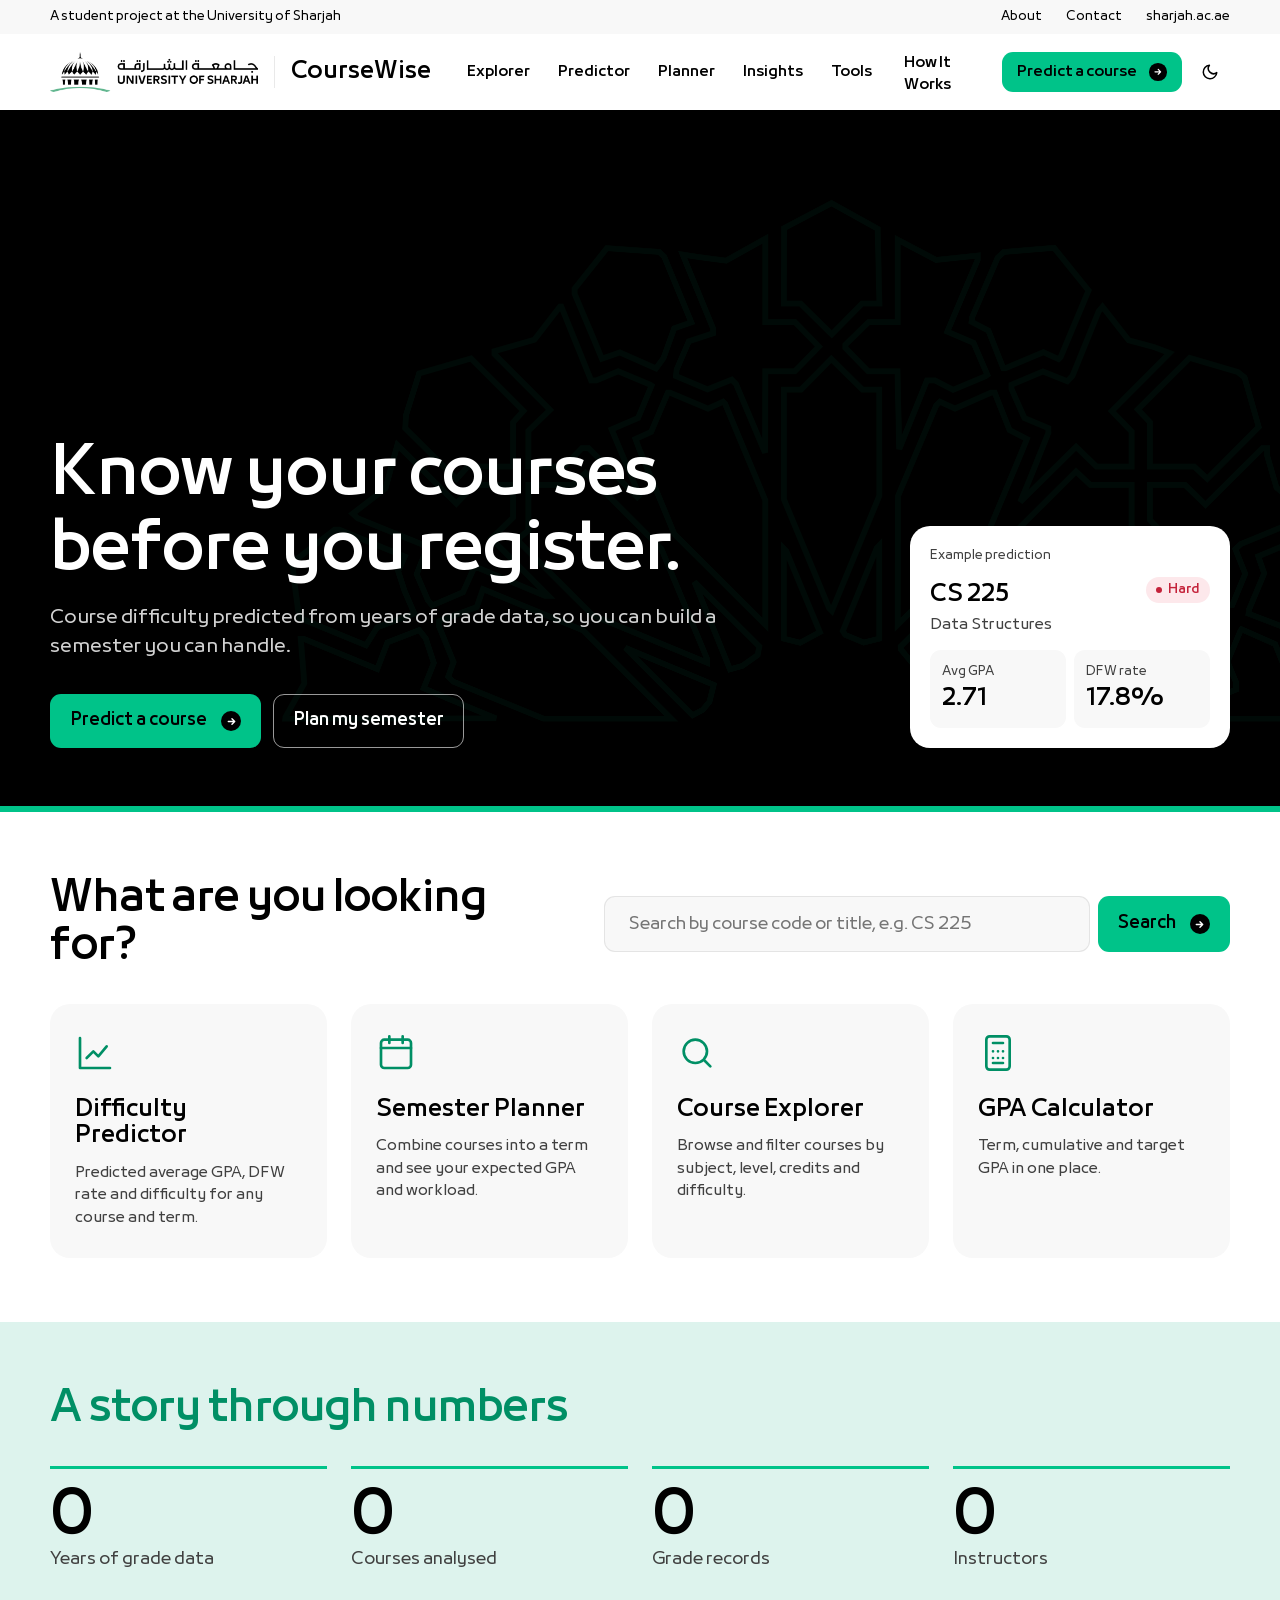
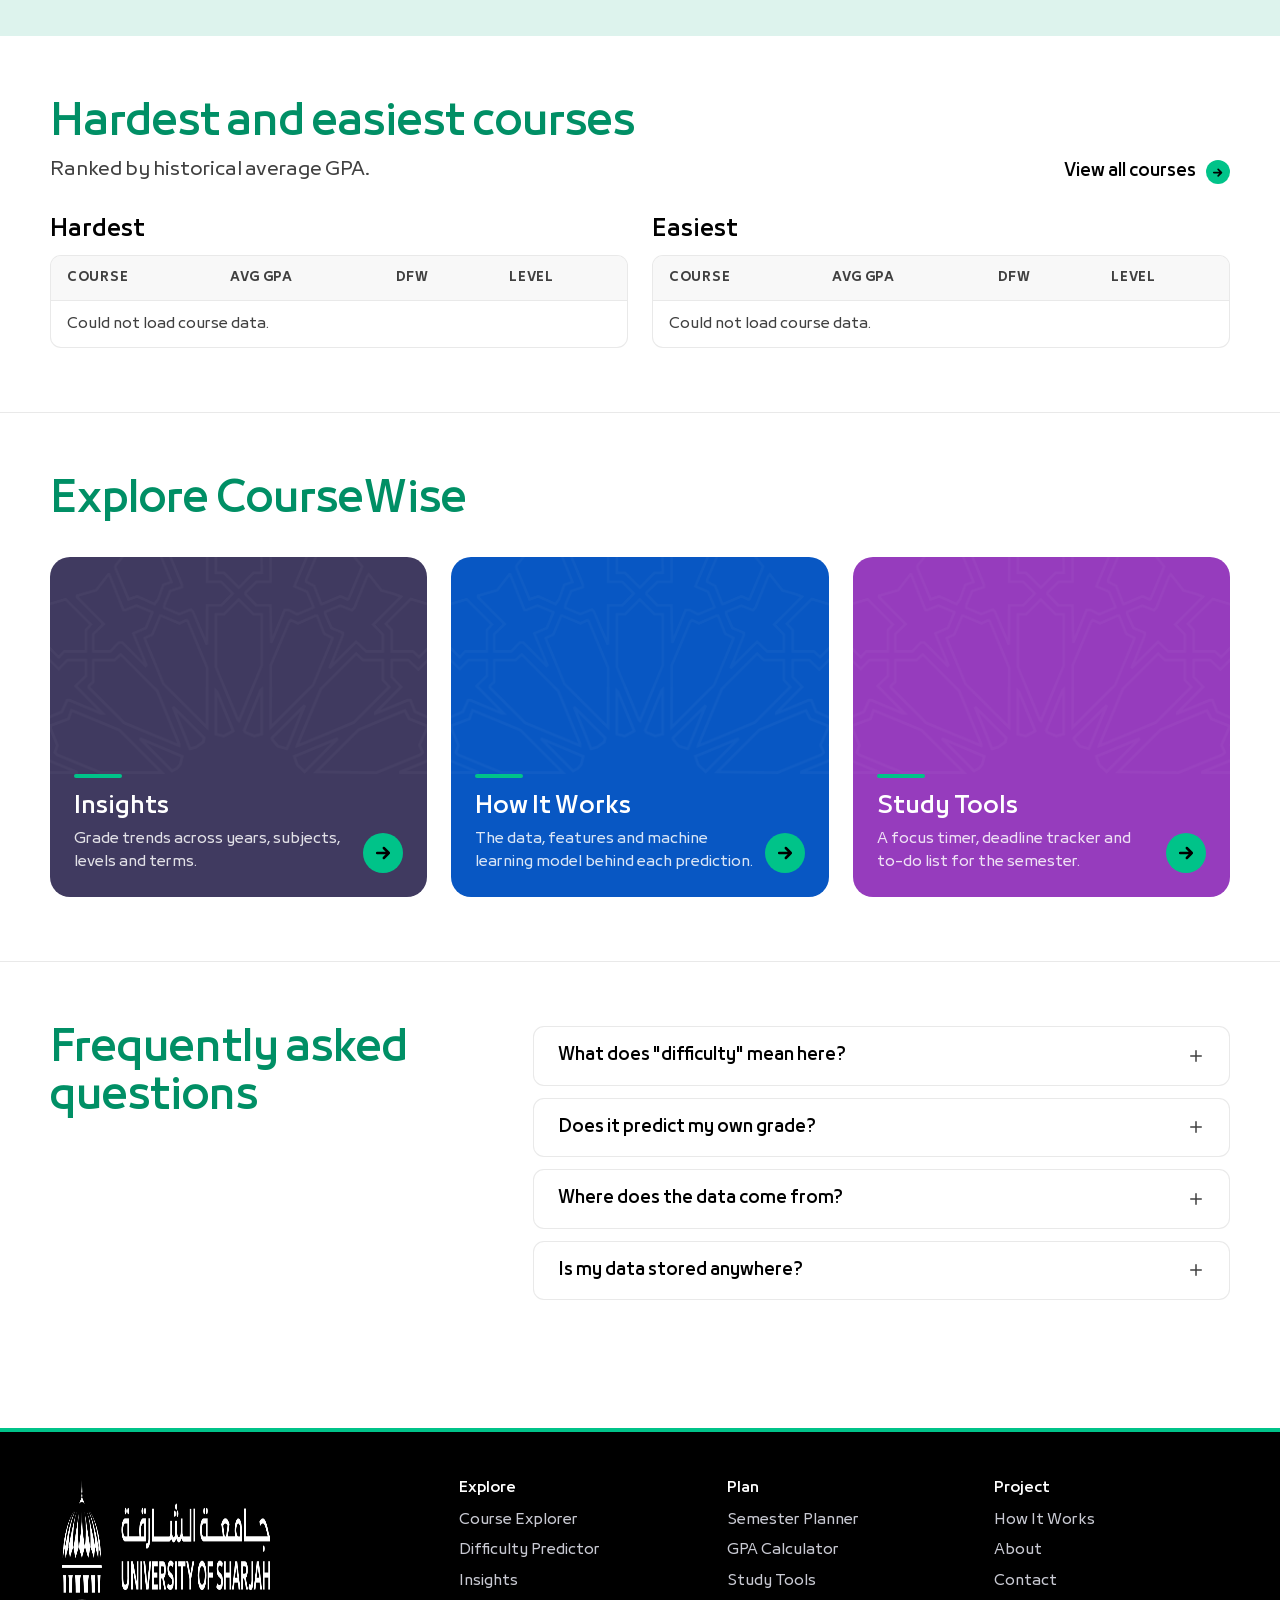
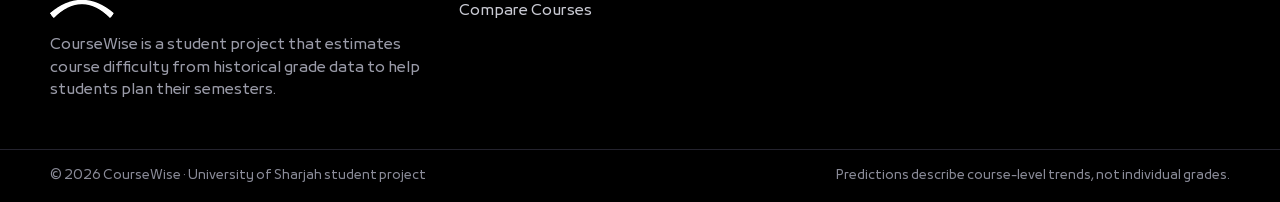
==== frontend/index.html @ e04cdb4e "Frontend: html, css and js files" ====
<!DOCTYPE html>
<html lang="en">
<head>
  <meta charset="UTF-8">
  <meta name="viewport" content="width=device-width, initial-scale=1.0">
  <title>CourseWise | University of Sharjah</title>
  <meta name="description" content="CourseWise predicts course difficulty from historical grade data and helps students plan their semester GPA and workload.">
  <script src="js/theme-init.js"></script>
  <link rel="preload" href="assets/fonts/29LT%20Bukra%20Rg.ttf" as="font" type="font/ttf" crossorigin>
  <link rel="stylesheet" href="css/base.css">
  <link rel="stylesheet" href="css/components.css">
  <link rel="stylesheet" href="css/pages.css">
  <script type="module" src="js/main.js"></script>
  <script type="module" src="js/home.js"></script>
</head>
<body>
  <a class="skip-link" href="#main">Skip to content</a>
  <header id="site-header"></header>

  <main id="main">
    <!-- Banner -->
    <section class="banner">
      <img class="banner-diamond" src="assets/images/unidiamond3.png" alt="" aria-hidden="true">
      <div class="container banner-inner">
        <div class="banner-content">
          <h1>Know your courses before you register.</h1>
          <p>Course difficulty predicted from years of grade data, so you can build a semester you can handle.</p>
          <div class="banner-cta">
            <a class="btn btn-primary" href="predict.html">Predict a course <span class="btn-arrow" aria-hidden="true"><svg viewBox="0 0 24 24" fill="none" stroke="currentColor" stroke-width="3" stroke-linecap="round" stroke-linejoin="round"><path d="M5 12h14M13 6l6 6-6 6"/></svg></span></a>
            <a class="btn btn-outline-light" href="planner.html">Plan my semester</a>
          </div>
        </div>

        <a class="banner-card" href="course.html?id=CS225">
          <span class="banner-card-label">Example prediction</span>
          <div class="banner-card-row">
            <div>
              <strong>CS 225</strong>
              <span>Data Structures</span>
            </div>
            <span class="badge badge-hard">Hard</span>
          </div>
          <dl class="banner-card-stats">
            <div><dt>Avg GPA</dt><dd class="num">2.71</dd></div>
            <div><dt>DFW rate</dt><dd class="num">17.8%</dd></div>
          </dl>
        </a>
      </div>
      <div class="banner-line" aria-hidden="true"></div>
    </section>

    <!-- What are you looking for? -->
    <section class="section">
      <div class="container">
        <div class="lookup">
          <h2>What are you looking for?</h2>
          <form class="lookup-search" action="explorer.html" role="search">
            <label class="visually-hidden" for="q">Search courses</label>
            <input id="q" name="q" type="search" placeholder="Search by course code or title, e.g. CS 225" autocomplete="off">
            <button class="btn btn-primary" type="submit">Search <span class="btn-arrow" aria-hidden="true"><svg viewBox="0 0 24 24" fill="none" stroke="currentColor" stroke-width="3" stroke-linecap="round" stroke-linejoin="round"><path d="M5 12h14M13 6l6 6-6 6"/></svg></span></button>
          </form>
        </div>

        <div class="grid grid-4 lookup-cards">
          <a class="lookup-card" href="predict.html">
            <svg viewBox="0 0 24 24" fill="none" stroke="currentColor" stroke-width="1.6" stroke-linecap="round" stroke-linejoin="round"><path d="M3 3v18h18"/><path d="m7 15 4-4 3 3 5-6"/></svg>
            <h3>Difficulty Predictor</h3>
            <p>Predicted average GPA, DFW rate and difficulty for any course and term.</p>
          </a>
          <a class="lookup-card" href="planner.html">
            <svg viewBox="0 0 24 24" fill="none" stroke="currentColor" stroke-width="1.6" stroke-linecap="round" stroke-linejoin="round"><rect x="3" y="4" width="18" height="17" rx="2"/><path d="M3 9h18M8 2v4M16 2v4"/></svg>
            <h3>Semester Planner</h3>
            <p>Combine courses into a term and see your expected GPA and workload.</p>
          </a>
          <a class="lookup-card" href="explorer.html">
            <svg viewBox="0 0 24 24" fill="none" stroke="currentColor" stroke-width="1.6" stroke-linecap="round"><circle cx="11" cy="11" r="7"/><path d="m20 20-3.5-3.5"/></svg>
            <h3>Course Explorer</h3>
            <p>Browse and filter courses by subject, level, credits and difficulty.</p>
          </a>
          <a class="lookup-card" href="gpa.html">
            <svg viewBox="0 0 24 24" fill="none" stroke="currentColor" stroke-width="1.6" stroke-linecap="round"><rect x="5" y="2" width="14" height="20" rx="2"/><path d="M9 6h6M9 11h.01M12 11h.01M15 11h.01M9 15h.01M12 15h.01M15 15h.01M9 18h6"/></svg>
            <h3>GPA Calculator</h3>
            <p>Term, cumulative and target GPA in one place.</p>
          </a>
        </div>
      </div>
    </section>

    <!-- A story through numbers -->
    <section class="numbers">
      <div class="container">
        <h2 class="sec-title">A story through numbers</h2>
        <div class="numbers-grid">
          <div class="number"><strong class="num" data-count="years">0</strong><span>Years of grade data</span></div>
          <div class="number"><strong class="num" data-count="totalCourses">0</strong><span>Courses analysed</span></div>
          <div class="number"><strong class="num" data-count="gradeRecords">0</strong><span>Grade records</span></div>
          <div class="number"><strong class="num" data-count="instructors">0</strong><span>Instructors</span></div>
        </div>
      </div>
    </section>

    <!-- Hardest / easiest -->
    <section class="section">
      <div class="container">
        <div class="section-row">
          <div class="section-head">
            <h2 class="sec-title">Hardest and easiest courses</h2>
            <p>Ranked by historical average GPA.</p>
          </div>
          <a class="link-arrow" href="explorer.html">View all courses <span class="btn-arrow" aria-hidden="true"><svg viewBox="0 0 24 24" fill="none" stroke="currentColor" stroke-width="3" stroke-linecap="round" stroke-linejoin="round"><path d="M5 12h14M13 6l6 6-6 6"/></svg></span></a>
        </div>
        <div class="grid grid-2">
          <div>
            <h3 class="rank-title">Hardest</h3>
            <div class="table-wrap">
              <table class="table">
                <thead><tr><th>Course</th><th>Avg GPA</th><th>DFW</th><th>Level</th></tr></thead>
                <tbody id="hardest"><tr><td colspan="4"><div class="skeleton skeleton-line"></div></td></tr></tbody>
              </table>
            </div>
          </div>
          <div>
            <h3 class="rank-title">Easiest</h3>
            <div class="table-wrap">
              <table class="table">
                <thead><tr><th>Course</th><th>Avg GPA</th><th>DFW</th><th>Level</th></tr></thead>
                <tbody id="easiest"><tr><td colspan="4"><div class="skeleton skeleton-line"></div></td></tr></tbody>
              </table>
            </div>
          </div>
        </div>
      </div>
    </section>

    <!-- Explore more (label cards) -->
    <section class="section section-alt">
      <div class="container">
        <div class="section-head">
          <h2 class="sec-title">Explore CourseWise</h2>
        </div>
        <div class="grid grid-3">
          <a class="label-card label-navy" href="insights.html">
            <img src="assets/images/unidiamond3.png" alt="" aria-hidden="true">
            <div class="label-card-body">
              <h3>Insights</h3>
              <p>Grade trends across years, subjects, levels and terms.</p>
              <span class="label-card-arrow" aria-hidden="true"><svg viewBox="0 0 24 24" fill="none" stroke="currentColor" stroke-width="3" stroke-linecap="round" stroke-linejoin="round"><path d="M5 12h14M13 6l6 6-6 6"/></svg></span>
            </div>
          </a>
          <a class="label-card label-blue" href="model.html">
            <img src="assets/images/unidiamond3.png" alt="" aria-hidden="true">
            <div class="label-card-body">
              <h3>How It Works</h3>
              <p>The data, features and machine learning model behind each prediction.</p>
              <span class="label-card-arrow" aria-hidden="true"><svg viewBox="0 0 24 24" fill="none" stroke="currentColor" stroke-width="3" stroke-linecap="round" stroke-linejoin="round"><path d="M5 12h14M13 6l6 6-6 6"/></svg></span>
            </div>
          </a>
          <a class="label-card label-purple" href="tools.html">
            <img src="assets/images/unidiamond3.png" alt="" aria-hidden="true">
            <div class="label-card-body">
              <h3>Study Tools</h3>
              <p>A focus timer, deadline tracker and to-do list for the semester.</p>
              <span class="label-card-arrow" aria-hidden="true"><svg viewBox="0 0 24 24" fill="none" stroke="currentColor" stroke-width="3" stroke-linecap="round" stroke-linejoin="round"><path d="M5 12h14M13 6l6 6-6 6"/></svg></span>
            </div>
          </a>
        </div>
      </div>
    </section>

    <!-- FAQ -->
    <section class="section">
      <div class="container faq">
        <h2 class="sec-title">Frequently asked questions</h2>
        <div class="accordion">
          <div class="acc-item">
            <button class="acc-trigger" aria-expanded="false">What does "difficulty" mean here?<svg viewBox="0 0 24 24" fill="none" stroke="currentColor" stroke-width="2" stroke-linecap="round"><path d="M12 5v14M5 12h14"/></svg></button>
            <div class="acc-panel"><div><p>Difficulty is based on the average GPA and the DFW rate (the share of students who get a D, an F or withdraw). Courses are grouped into Easy, Medium and Hard.</p></div></div>
          </div>
          <div class="acc-item">
            <button class="acc-trigger" aria-expanded="false">Does it predict my own grade?<svg viewBox="0 0 24 24" fill="none" stroke="currentColor" stroke-width="2" stroke-linecap="round"><path d="M12 5v14M5 12h14"/></svg></button>
            <div class="acc-panel"><div><p>No. It predicts how a course section is likely to go on average. Your own result depends on your preparation, effort and circumstances.</p></div></div>
          </div>
          <div class="acc-item">
            <button class="acc-trigger" aria-expanded="false">Where does the data come from?<svg viewBox="0 0 24 24" fill="none" stroke="currentColor" stroke-width="2" stroke-linecap="round"><path d="M12 5v14M5 12h14"/></svg></button>
            <div class="acc-panel"><div><p>The model is trained on publicly released university grade distribution datasets. See <a href="model.html">How It Works</a> for details.</p></div></div>
          </div>
          <div class="acc-item">
            <button class="acc-trigger" aria-expanded="false">Is my data stored anywhere?<svg viewBox="0 0 24 24" fill="none" stroke="currentColor" stroke-width="2" stroke-linecap="round"><path d="M12 5v14M5 12h14"/></svg></button>
            <div class="acc-panel"><div><p>No. Plans, deadlines and settings are saved only in your browser's local storage.</p></div></div>
          </div>
        </div>
      </div>
    </section>
  </main>

  <footer id="site-footer"></footer>
</body>
</html>
---- frontend/css/base.css ----
/* ==========================================================================
   CourseWise — base: fonts, tokens, reset, typography, layout
   ========================================================================== */

@font-face { font-family: "Bukra"; src: url("../assets/fonts/29LT%20Bukra%20Lt.ttf") format("truetype"); font-weight: 300; font-display: swap; }
@font-face { font-family: "Bukra"; src: url("../assets/fonts/29LT%20Bukra%20Rg.ttf") format("truetype"); font-weight: 400; font-display: swap; }
@font-face { font-family: "Bukra"; src: url("../assets/fonts/29LT%20Bukra%20Md.ttf") format("truetype"); font-weight: 500; font-display: swap; }
@font-face { font-family: "Bukra"; src: url("../assets/fonts/29LT%20Bukra%20SmBd.ttf") format("truetype"); font-weight: 600; font-display: swap; }
@font-face { font-family: "Bukra"; src: url("../assets/fonts/29LT%20Bukra.ttf") format("truetype"); font-weight: 700; font-display: swap; }

:root {
  /* Brand — primary */
  --brand: #00C389;          /* Pantone 3395 C: fills, accents, graphics */
  --brand-strong: #008F65;   /* AA-contrast variant: buttons, links, text */
  --brand-soft: #DDF3ED;     /* UoS light green */

  /* Brand — secondary (charts, sparse accents) */
  --orange: #FF6A39;
  --red: #E6364C;
  --navy: #403A60;
  --blue: #0857C3;
  --purple: #963CBD;
  --yellow: #FFBF3F;

  /* Semantic */
  --easy: var(--brand-strong);
  --easy-bg: #E6F9F2;
  --medium: #9A6B00;
  --medium-bg: #FFF4DB;
  --hard: #C4223A;
  --hard-bg: #FDE8EB;

  /* Surfaces & text */
  --bg: #FFFFFF;
  --surface: #FFFFFF;
  --surface-2: #F8F8F8;      /* UoS bgcol */
  --border: rgba(143, 143, 143, 0.2);
  --text: #000000;
  --text-muted: #404040;
  --on-brand: #FFFFFF;

  /* Type */
  --font: "Bukra", system-ui, -apple-system, "Segoe UI", Roboto, sans-serif;
  --fs-xs: 0.75rem;
  --fs-sm: 0.875rem;
  --fs-base: 1rem;
  --fs-lg: 1.125rem;
  --fs-xl: 1.375rem;
  --fs-2xl: 1.75rem;
  --fs-3xl: clamp(2.25rem, 1.5rem + 3vw, 4rem);

  /* Spacing (8px scale) */
  --s1: 0.25rem; --s2: 0.5rem; --s3: 0.75rem; --s4: 1rem;
  --s5: 1.5rem; --s6: 2rem; --s7: 3rem; --s8: 4rem; --s9: 6rem;

  --radius-sm: 6px;
  --radius: 11px;            /* UoS anchors */
  --radius-lg: 20px;         /* UoS cards */
  --shadow-sm: 0 1px 2px rgba(11, 11, 15, 0.06);
  --shadow: 0 4px 16px rgba(11, 11, 15, 0.06), 0 1px 3px rgba(11, 11, 15, 0.05);
  --shadow-lg: 0 16px 40px rgba(11, 11, 15, 0.12);

  --container: 1440px;
  --gutter: 3.91%;           /* UoS container-s */
  --header-h: 76px;
  --ease: cubic-bezier(0.2, 0.7, 0.2, 1);

  color-scheme: light;
}

[data-theme="dark"] {
  --brand-strong: #2DD4A0;
  --brand-soft: rgba(0, 195, 137, 0.12);
  --easy: #2DD4A0;
  --easy-bg: rgba(0, 195, 137, 0.14);
  --medium: #FFC95C;
  --medium-bg: rgba(255, 191, 63, 0.14);
  --hard: #FF6B7E;
  --hard-bg: rgba(230, 54, 76, 0.16);

  --bg: #0E0D16;
  --surface: #17161F;
  --surface-2: #201E2B;
  --border: #2D2A3B;
  --text: #F2F2F5;
  --text-muted: #A3A3B2;
  --on-brand: #04130D;

  --shadow-sm: 0 1px 2px rgba(0, 0, 0, 0.4);
  --shadow: 0 4px 16px rgba(0, 0, 0, 0.35);
  --shadow-lg: 0 16px 40px rgba(0, 0, 0, 0.5);

  color-scheme: dark;
}

/* Reset ------------------------------------------------------------------ */
*, *::before, *::after { box-sizing: border-box; }
* { margin: 0; }
html { scroll-behavior: smooth; -webkit-text-size-adjust: 100%; }
body {
  font-family: var(--font);
  font-size: var(--fs-base);
  line-height: 1.6;
  color: var(--text);
  background: var(--bg);
  -webkit-font-smoothing: antialiased;
  min-height: 100vh;
  display: flex;
  flex-direction: column;
}
main { flex: 1; }
img, svg { display: block; max-width: 100%; }
button, input, select, textarea { font: inherit; color: inherit; }
button { cursor: pointer; }
a { color: var(--brand-strong); text-decoration: none; }
a:hover { text-decoration: underline; }
table { border-collapse: collapse; width: 100%; }

:focus-visible { outline: 2px solid var(--brand); outline-offset: 2px; border-radius: 4px; }

@media (prefers-reduced-motion: reduce) {
  *, *::before, *::after { animation-duration: 0.01ms !important; transition-duration: 0.01ms !important; }
  html { scroll-behavior: auto; }
}

/* Typography ------------------------------------------------------------- */
h1, h2, h3, h4 { line-height: 1.2; font-weight: 500; }
h1 { font-size: var(--fs-3xl); }
h2 { font-size: clamp(1.75rem, 1.3rem + 1.6vw, 2.5rem); }
h3 { font-size: var(--fs-lg); }
p { color: var(--text-muted); }
.eyebrow {
  font-size: var(--fs-xs);
  font-weight: 600;
  letter-spacing: 0.12em;
  text-transform: uppercase;
  color: var(--brand-strong);
}
.lead { font-size: var(--fs-lg); max-width: 60ch; }
.muted { color: var(--text-muted); }
.num { font-variant-numeric: tabular-nums; }

/* Layout ----------------------------------------------------------------- */
.container { width: 100%; max-width: var(--container); margin-inline: auto; padding-inline: max(var(--s4), var(--gutter)); }
.section { padding-block: var(--s8); }
.section-head { display: grid; gap: var(--s2); margin-bottom: var(--s6); max-width: 680px; }
.section-head.center { margin-inline: auto; text-align: center; justify-items: center; }
.grid { display: grid; gap: var(--s5); }
.grid-2 { grid-template-columns: repeat(2, 1fr); }
.grid-3 { grid-template-columns: repeat(3, 1fr); }
.grid-4 { grid-template-columns: repeat(4, 1fr); }

@media (max-width: 1024px) {
  .grid-4 { grid-template-columns: repeat(2, 1fr); }
  .grid-3 { grid-template-columns: repeat(2, 1fr); }
}
@media (max-width: 640px) {
  .section { padding-block: var(--s7); }
  .grid-2, .grid-3, .grid-4 { grid-template-columns: 1fr; }
}

.visually-hidden {
  position: absolute !important; width: 1px; height: 1px; overflow: hidden;
  clip: rect(0 0 0 0); white-space: nowrap;
}
.skip-link {
  position: absolute; left: var(--s4); top: -100px; z-index: 1000;
  background: var(--brand-strong); color: #fff; padding: var(--s2) var(--s4); border-radius: var(--radius-sm);
}
.skip-link:focus { top: var(--s4); }

/* Reveal on scroll */
.reveal { opacity: 0; transform: translateY(16px); transition: opacity 0.6s var(--ease), transform 0.6s var(--ease); }
.reveal.is-visible { opacity: 1; transform: none; }

.section-alt { background: var(--surface); border-block: 1px solid var(--border); }
.section-flush { padding-top: 0; }

/* UoS section heading: green title */
.sec-title { color: var(--brand-strong); }
[data-theme="dark"] .sec-title { color: var(--brand); }
.section-head p { font-size: var(--fs-lg); }
---- frontend/css/components.css ----
/* ==========================================================================
   CourseWise — shared components
   ========================================================================== */

/* Buttons (UoS "primaryAnchor": green fill, black label, black circle arrow) */
.btn {
  display: inline-flex; align-items: center; justify-content: center; gap: 0.875em;
  padding: 1em 1.1875em; border-radius: var(--radius); border: 1px solid transparent;
  font-weight: 500; font-size: var(--fs-base); line-height: 1; white-space: nowrap;
  transition: background 0.2s, border-color 0.2s, color 0.2s;
}
.btn:hover { text-decoration: none; }
.btn-arrow {
  width: 1.25em; height: 1.25em; border-radius: 50%; flex-shrink: 0;
  display: grid; place-items: center; background: #000; color: #fff;
  transition: transform 0.25s ease-in-out;
}
.btn-arrow svg { width: 55%; height: 55%; }
.btn:hover .btn-arrow { transform: scale(1.25); }
.btn-primary { background: var(--brand); color: #000; }
.btn-dark { background: #000; color: #fff; }
.btn-dark .btn-arrow { background: var(--brand); color: #000; }
.btn-secondary { background: transparent; color: var(--text); border-color: currentColor; }
.btn-secondary .btn-arrow { background: var(--text); color: var(--bg); }
.btn-ghost { background: transparent; color: var(--text); padding: 0.6em; }
.btn-ghost:hover { background: var(--surface-2); }
.btn-sm { padding: 0.75em 1em; font-size: var(--fs-sm); }
.btn-icon { width: 40px; height: 40px; padding: 0; }
.btn-icon svg { width: 18px; height: 18px; }

/* Text link with arrow (UoS "anchorArrow") */
.link-arrow { display: inline-flex; align-items: center; gap: 0.6em; color: var(--text); font-weight: 500; }
.link-arrow .btn-arrow { width: 1.5em; height: 1.5em; background: var(--brand); color: #000; }
.link-arrow:hover { text-decoration: none; }
.link-arrow:hover .btn-arrow { transform: scale(1.15); }

/* Cards (UoS genralcard) */
.card {
  background: var(--surface);
  border: 1px solid var(--border);
  border-radius: var(--radius-lg);
  padding: 1.5em;
}
.card-link { display: block; color: inherit; transition: border-color 0.2s, background 0.2s; }
.card-link:hover { text-decoration: none; border-color: var(--brand); }

/* Badges */
.badge {
  display: inline-flex; align-items: center; gap: 6px;
  padding: 3px 10px; border-radius: 999px;
  font-size: var(--fs-xs); font-weight: 500; line-height: 20px;
}
.badge::before { content: ""; width: 6px; height: 6px; border-radius: 50%; background: currentColor; }
.badge-easy { color: var(--easy); background: var(--easy-bg); }
.badge-medium { color: var(--medium); background: var(--medium-bg); }
.badge-hard { color: var(--hard); background: var(--hard-bg); }
.tag { display: inline-block; padding: 2px 8px; border-radius: var(--radius-sm); background: var(--surface-2); font-size: var(--fs-xs); color: var(--text-muted); }

/* Header ----------------------------------------------------------------- */
.site-header { position: sticky; top: 0; z-index: 100; background: var(--surface); transition: box-shadow 0.2s; }
.site-header.is-scrolled { box-shadow: 0 1px 0 var(--border), 0 6px 20px rgba(0, 0, 0, 0.04); }

.topbar { background: var(--surface-2); font-size: var(--fs-xs); }
.topbar .container { display: flex; justify-content: space-between; align-items: center; height: 34px; gap: var(--s4); }
.topbar a { color: var(--text); }
.topbar ul { display: flex; gap: var(--s5); list-style: none; padding: 0; }
.site-header.is-scrolled .topbar { display: none; }

.nav { display: flex; align-items: center; gap: var(--s5); height: var(--header-h); }
.brand { display: flex; align-items: center; gap: var(--s4); color: var(--text); flex-shrink: 0; }
.brand:hover { text-decoration: none; }
.brand-logo { height: 40px; width: auto; }
.brand-logo-dark { display: none; }
[data-theme="dark"] .brand-logo-light { display: none; }
[data-theme="dark"] .brand-logo-dark { display: block; }
.brand-divider { width: 1px; height: 32px; background: var(--border); }
.brand-name { font-weight: 500; font-size: var(--fs-xl); }

.nav-links { display: flex; align-items: center; gap: var(--s1); list-style: none; padding: 0; margin-left: auto; }
.nav-links a, .nav-drop > button {
  position: relative; display: inline-flex; align-items: center; gap: 4px;
  height: 40px; padding-inline: var(--s3);
  color: var(--text); font-size: var(--fs-sm); font-weight: 500; background: none; border: 0;
}
.nav-links > li > a::after {
  content: ""; position: absolute; left: var(--s3); right: var(--s3); bottom: 2px; height: 3px;
  background: var(--brand); border-radius: 3px; transform: scaleX(0); transition: transform 0.25s ease-in-out;
}
.nav-links > li > a:hover { text-decoration: none; }
.nav-links > li > a:hover::after, .nav-links > li > a[aria-current="page"]::after { transform: scaleX(1); }
.nav-drop { position: relative; }
.nav-drop > button svg { width: 14px; height: 14px; transition: transform 0.2s; }
.nav-drop[data-open="true"] > button svg { transform: rotate(180deg); }
.nav-menu {
  position: absolute; top: calc(100% + 8px); right: 0; min-width: 260px;
  list-style: none; padding: var(--s2);
  background: var(--surface); border: 1px solid var(--border); border-radius: var(--radius);
  box-shadow: 0 16px 40px rgba(0, 0, 0, 0.08);
  opacity: 0; visibility: hidden; transform: translateY(-4px);
  transition: opacity 0.15s, transform 0.15s, visibility 0.15s;
}
.nav-drop[data-open="true"] .nav-menu { opacity: 1; visibility: visible; transform: none; }
.nav-menu a { display: flex; flex-direction: column; align-items: flex-start; height: auto; padding: var(--s3); width: 100%; border-radius: var(--radius-sm); }
.nav-menu a:hover { background: var(--surface-2); text-decoration: none; }
.nav-menu a[aria-current="page"] { color: var(--brand-strong); }
.nav-menu a small { color: var(--text-muted); font-weight: 400; font-size: var(--fs-xs); }

.nav-actions { display: flex; align-items: center; gap: var(--s2); }
.theme-toggle .icon-sun { display: none; }
[data-theme="dark"] .theme-toggle .icon-sun { display: block; }
[data-theme="dark"] .theme-toggle .icon-moon { display: none; }
.menu-toggle { display: none; }

@media (max-width: 1100px) {
  .menu-toggle { display: inline-flex; }
  .nav-cta { display: none; }
  .nav-links {
    position: fixed; inset: var(--header-h) 0 0 auto; width: min(340px, 100%);
    flex-direction: column; align-items: stretch; gap: 0;
    padding: var(--s4); margin: 0; overflow-y: auto;
    background: var(--surface); border-left: 1px solid var(--border);
    transform: translateX(100%); transition: transform 0.25s var(--ease);
  }
  .nav-open .nav-links { transform: none; }
  .nav-links a, .nav-drop > button { width: 100%; height: 48px; justify-content: space-between; border-bottom: 1px solid var(--border); }
  .nav-links > li > a::after { display: none; }
  .nav-menu { position: static; box-shadow: none; border: 0; padding: 0 0 0 var(--s3); display: none; opacity: 1; visibility: visible; transform: none; }
  .nav-drop[data-open="true"] .nav-menu { display: block; }
  .nav-actions { margin-left: auto; }
  .topbar { display: none; }
}
@media (max-width: 640px) {
  .brand-logo { height: 30px; }
  .brand-name { font-size: var(--fs-lg); }
}

/* Breadcrumbs ------------------------------------------------------------ */
.breadcrumbs ol { display: flex; flex-wrap: wrap; gap: var(--s2); list-style: none; padding: 0; font-size: var(--fs-sm); color: var(--text-muted); }
.breadcrumbs li + li::before { content: "/"; margin-right: var(--s2); color: var(--border); }
.breadcrumbs a { color: var(--text-muted); }
.breadcrumbs [aria-current] { color: var(--text); }

/* Page header (inner pages) */
.page-head { padding-block: var(--s7) var(--s6); background: var(--surface-2); }
.page-head h1 { font-size: clamp(2rem, 1.4rem + 2vw, 3rem); margin-top: var(--s4); }
.page-head p { margin-top: var(--s2); }

/* Footer ----------------------------------------------------------------- */
.site-footer { background: #000; color: #C9CAD3; margin-top: var(--s8); }
.site-footer a { color: #C9CAD3; }
.site-footer a:hover { color: #fff; }
.footer-top { display: grid; grid-template-columns: 1.6fr repeat(3, 1fr); gap: var(--s6); padding-block: var(--s7); }
.footer-logo { width: 220px; margin-bottom: var(--s4); }
.footer-about p { color: #9A9BA8; font-size: var(--fs-sm); max-width: 38ch; }
.footer-col h4 { color: #fff; font-size: var(--fs-sm); margin-bottom: var(--s3); }
.footer-col ul { list-style: none; padding: 0; display: grid; gap: var(--s2); font-size: var(--fs-sm); }
.footer-bottom {
  display: flex; flex-wrap: wrap; justify-content: space-between; gap: var(--s3);
  padding-block: var(--s4); border-top: 1px solid #24232E; font-size: var(--fs-xs); color: #8A8B98;
}
.footer-stripe { height: 4px; background: var(--brand); }
@media (max-width: 1024px) { .footer-top { grid-template-columns: 1fr 1fr; } .footer-about { grid-column: 1 / -1; } }
@media (max-width: 640px) { .footer-top { grid-template-columns: 1fr; } }

/* Tables ----------------------------------------------------------------- */
.table-wrap { overflow-x: auto; border: 1px solid var(--border); border-radius: var(--radius); background: var(--surface); }
.table th, .table td { padding: var(--s3) var(--s4); text-align: left; border-bottom: 1px solid var(--border); font-size: var(--fs-sm); white-space: nowrap; }
.table th { font-weight: 600; color: var(--text-muted); font-size: var(--fs-xs); text-transform: uppercase; letter-spacing: 0.06em; background: var(--surface-2); }
.table tbody tr:last-child td { border-bottom: 0; }
.table tbody tr:hover { background: var(--surface-2); }
.table .code { font-weight: 600; }

/* Accordion -------------------------------------------------------------- */
.accordion { display: grid; gap: var(--s3); }
.acc-item { border: 1px solid var(--border); border-radius: var(--radius); background: var(--surface); }
.acc-trigger {
  display: flex; justify-content: space-between; align-items: center; gap: var(--s4);
  width: 100%; padding: var(--s4) var(--s5); background: none; border: 0; text-align: left;
  font-weight: 500;
}
.acc-trigger svg { width: 18px; height: 18px; flex-shrink: 0; transition: transform 0.2s; color: var(--text-muted); }
.acc-trigger[aria-expanded="true"] svg { transform: rotate(45deg); color: var(--brand-strong); }
.acc-panel { display: grid; grid-template-rows: 0fr; transition: grid-template-rows 0.25s var(--ease); }
.acc-panel > div { overflow: hidden; }
.acc-panel p { padding: 0 var(--s5) var(--s4); }
.acc-trigger[aria-expanded="true"] + .acc-panel { grid-template-rows: 1fr; }

/* Toast ------------------------------------------------------------------ */
.toast-region { position: fixed; bottom: var(--s5); left: 50%; transform: translateX(-50%); z-index: 300; display: grid; gap: var(--s2); width: min(92vw, 380px); }
.toast {
  display: flex; align-items: center; gap: var(--s3);
  padding: var(--s3) var(--s4); border-radius: var(--radius);
  background: #0B0B0F; color: #fff; box-shadow: var(--shadow-lg); font-size: var(--fs-sm);
  animation: toast-in 0.25s var(--ease);
}
[data-theme="dark"] .toast { background: var(--surface-2); border: 1px solid var(--border); }
.toast::before { content: ""; width: 8px; height: 8px; border-radius: 50%; background: var(--brand); flex-shrink: 0; }
.toast.is-error::before { background: var(--red); }
.toast.is-leaving { opacity: 0; transform: translateY(8px); transition: 0.2s; }
@keyframes toast-in { from { opacity: 0; transform: translateY(8px); } }

/* Modal ------------------------------------------------------------------ */
.modal { border: 0; padding: 0; border-radius: var(--radius-lg); background: var(--surface); color: var(--text); width: min(92vw, 520px); box-shadow: var(--shadow-lg); }
.modal::backdrop { background: rgba(11, 11, 15, 0.5); backdrop-filter: blur(2px); }
.modal-head { display: flex; justify-content: space-between; align-items: center; padding: var(--s4) var(--s5); border-bottom: 1px solid var(--border); }
.modal-body { padding: var(--s5); }
.modal-foot { display: flex; justify-content: flex-end; gap: var(--s2); padding: var(--s4) var(--s5); border-top: 1px solid var(--border); }

/* Back to top ------------------------------------------------------------ */
.to-top {
  position: fixed; right: var(--s5); bottom: var(--s5); z-index: 90;
  width: 44px; height: 44px; border-radius: 50%; display: grid; place-items: center;
  background: var(--surface); color: var(--text); border: 1px solid var(--border); box-shadow: var(--shadow);
  opacity: 0; visibility: hidden; transform: translateY(8px); transition: 0.2s;
}
.to-top.is-visible { opacity: 1; visibility: visible; transform: none; }
.to-top svg { width: 18px; height: 18px; }

/* Loading ---------------------------------------------------------------- */
.spinner { width: 24px; height: 24px; border: 3px solid var(--border); border-top-color: var(--brand); border-radius: 50%; animation: spin 0.8s linear infinite; }
@keyframes spin { to { transform: rotate(360deg); } }
.skeleton { background: linear-gradient(90deg, var(--surface-2) 25%, var(--border) 50%, var(--surface-2) 75%); background-size: 200% 100%; animation: shimmer 1.2s infinite; border-radius: var(--radius-sm); }
@keyframes shimmer { to { background-position: -200% 0; } }

/* Empty / error states */
.state { text-align: center; padding: var(--s7) var(--s4); color: var(--text-muted); }

.skeleton-line { height: 16px; }
.course-sub { font-size: var(--fs-xs); color: var(--text-muted); }
---- frontend/css/pages.css ----
/* ==========================================================================
   CourseWise — page-specific styles
   ========================================================================== */

/* Home: banner (after UoS HomeBanner) ------------------------------------ */
.banner {
  position: relative; overflow: hidden;
  background: #000; color: #fff;
  min-height: min(78vh, 720px);
  display: flex; align-items: flex-end;
}
.banner-diamond {
  position: absolute; pointer-events: none;
  width: min(1100px, 130vw); right: -8%; top: 50%; transform: translateY(-50%);
  opacity: 0.55;
}
.banner-inner {
  position: relative; z-index: 1;
  display: flex; justify-content: space-between; align-items: flex-end; gap: var(--s7);
  padding-block: var(--s9) var(--s8);
}
.banner-content { max-width: 760px; }
.banner h1 { color: #fff; font-weight: 500; }
.banner p { color: rgba(255, 255, 255, 0.82); font-size: var(--fs-lg); margin-top: var(--s4); max-width: 52ch; }
.banner-cta { display: flex; flex-wrap: wrap; gap: var(--s3); margin-top: var(--s6); }
.btn-outline-light { color: #fff; border-color: rgba(255, 255, 255, 0.6); }
.btn-outline-light:hover { border-color: #fff; background: rgba(255, 255, 255, 0.08); }
.banner-line { position: absolute; left: 0; right: 0; bottom: 0; height: 6px; background: var(--brand); }

/* Small card bottom-right (after UoS news card on banner) */
.banner-card {
  flex-shrink: 0; width: 320px;
  background: #fff; color: #000; border-radius: var(--radius-lg); padding: 1.25em;
  display: grid; gap: var(--s3);
}
.banner-card:hover { text-decoration: none; }
.banner-card-label { font-size: var(--fs-xs); color: #404040; }
.banner-card-row { display: flex; justify-content: space-between; align-items: flex-start; gap: var(--s3); }
.banner-card-row strong { display: block; font-size: var(--fs-xl); font-weight: 500; }
.banner-card-row span:not(.badge) { font-size: var(--fs-sm); color: #404040; }
.banner-card-stats { display: grid; grid-template-columns: 1fr 1fr; gap: var(--s2); }
.banner-card-stats div { background: #F8F8F8; border-radius: var(--radius); padding: var(--s3); }
.banner-card-stats dt { font-size: var(--fs-xs); color: #404040; }
.banner-card-stats dd { margin: 0; font-size: var(--fs-xl); font-weight: 500; }
.banner-card .badge-hard { color: #C4223A; background: #FDE8EB; }

/* What are you looking for? (after UoS SearchWithTabs) ------------------- */
.lookup { display: grid; grid-template-columns: 1fr 1.2fr; gap: var(--s6); align-items: center; margin-bottom: var(--s6); }
.lookup-search { display: flex; gap: var(--s2); }
.lookup-search input {
  flex: 1; min-width: 0; height: 56px; padding-inline: var(--s5);
  border: 1px solid var(--border); border-radius: var(--radius); background: var(--surface-2);
}
.lookup-search input:focus { outline: 2px solid var(--brand); outline-offset: 0; background: var(--surface); }
.lookup-card {
  display: grid; align-content: start; gap: var(--s3);
  padding: 1.75em 1.5em; border-radius: var(--radius-lg);
  background: var(--surface-2); color: var(--text);
  border: 1px solid transparent; transition: background 0.2s, border-color 0.2s;
}
.lookup-card:hover { text-decoration: none; background: var(--brand-soft); border-color: var(--brand); }
.lookup-card svg { width: 40px; height: 40px; color: var(--brand-strong); margin-bottom: var(--s3); }
.lookup-card h3 { font-size: var(--fs-xl); font-weight: 500; }
.lookup-card p { font-size: var(--fs-sm); }

/* A story through numbers (after UoS FactsAndFigures) -------------------- */
.numbers { background: var(--brand-soft); padding-block: var(--s8); }
.numbers-grid { display: grid; grid-template-columns: repeat(4, 1fr); gap: var(--s5); margin-top: var(--s6); }
.number { border-top: 3px solid var(--brand); padding-top: var(--s4); }
.number strong { display: block; font-size: clamp(2.25rem, 1.6rem + 2.4vw, 3.5rem); font-weight: 500; line-height: 1.1; color: var(--text); }
.number span { color: var(--text-muted); }

/* Section row: heading + link */
.section-row { display: flex; justify-content: space-between; align-items: flex-end; gap: var(--s4); flex-wrap: wrap; margin-bottom: var(--s6); }
.section-row .section-head { margin-bottom: 0; }
.rank-title { font-size: var(--fs-xl); font-weight: 500; margin-bottom: var(--s3); }

/* Label cards (after UoS BottomLableCard) -------------------------------- */
.label-card {
  position: relative; overflow: hidden; display: flex; flex-direction: column; justify-content: flex-end;
  min-height: 340px; border-radius: var(--radius-lg); color: #fff;
}
.label-card:hover { text-decoration: none; }
.label-card > img {
  position: absolute; width: 140%; max-width: none; left: -20%; top: -10%;
  opacity: 0.35; filter: brightness(0) invert(1); transition: transform 0.6s var(--ease);
}
.label-card:hover > img { transform: scale(1.05); }
.label-navy { background: var(--navy); }
.label-blue { background: var(--blue); }
.label-purple { background: var(--purple); }
.label-card-body { position: relative; padding: 1.5em; padding-right: 4.5em; }
.label-card-body::before { content: ""; display: block; width: 48px; height: 4px; background: var(--brand); margin-bottom: var(--s4); border-radius: 2px; }
.label-card h3 { font-size: var(--fs-xl); font-weight: 500; }
.label-card p { color: rgba(255, 255, 255, 0.85); font-size: var(--fs-sm); margin-top: var(--s2); }
.label-card-arrow {
  position: absolute; right: 1.5em; bottom: 1.5em;
  width: 40px; height: 40px; border-radius: 50%; display: grid; place-items: center;
  background: var(--brand); color: #000; transition: transform 0.25s ease-in-out;
}
.label-card-arrow svg { width: 50%; height: 50%; }
.label-card:hover .label-card-arrow { transform: scale(1.12); }

/* FAQ */
.faq { display: grid; grid-template-columns: 1fr 1.6fr; gap: var(--s7); align-items: start; }

/* Responsive */
@media (max-width: 1024px) {
  .banner-inner { flex-direction: column; align-items: flex-start; }
  .lookup { grid-template-columns: 1fr; }
  .numbers-grid { grid-template-columns: 1fr 1fr; }
  .faq { grid-template-columns: 1fr; gap: var(--s5); }
}
@media (max-width: 640px) {
  .banner { min-height: 0; }
  .banner-inner { padding-block: var(--s8) var(--s7); }
  .banner-card { width: 100%; }
  .lookup-search { flex-direction: column; }
  .numbers-grid { grid-template-columns: 1fr 1fr; gap: var(--s4); }
  .label-card { min-height: 260px; }
}
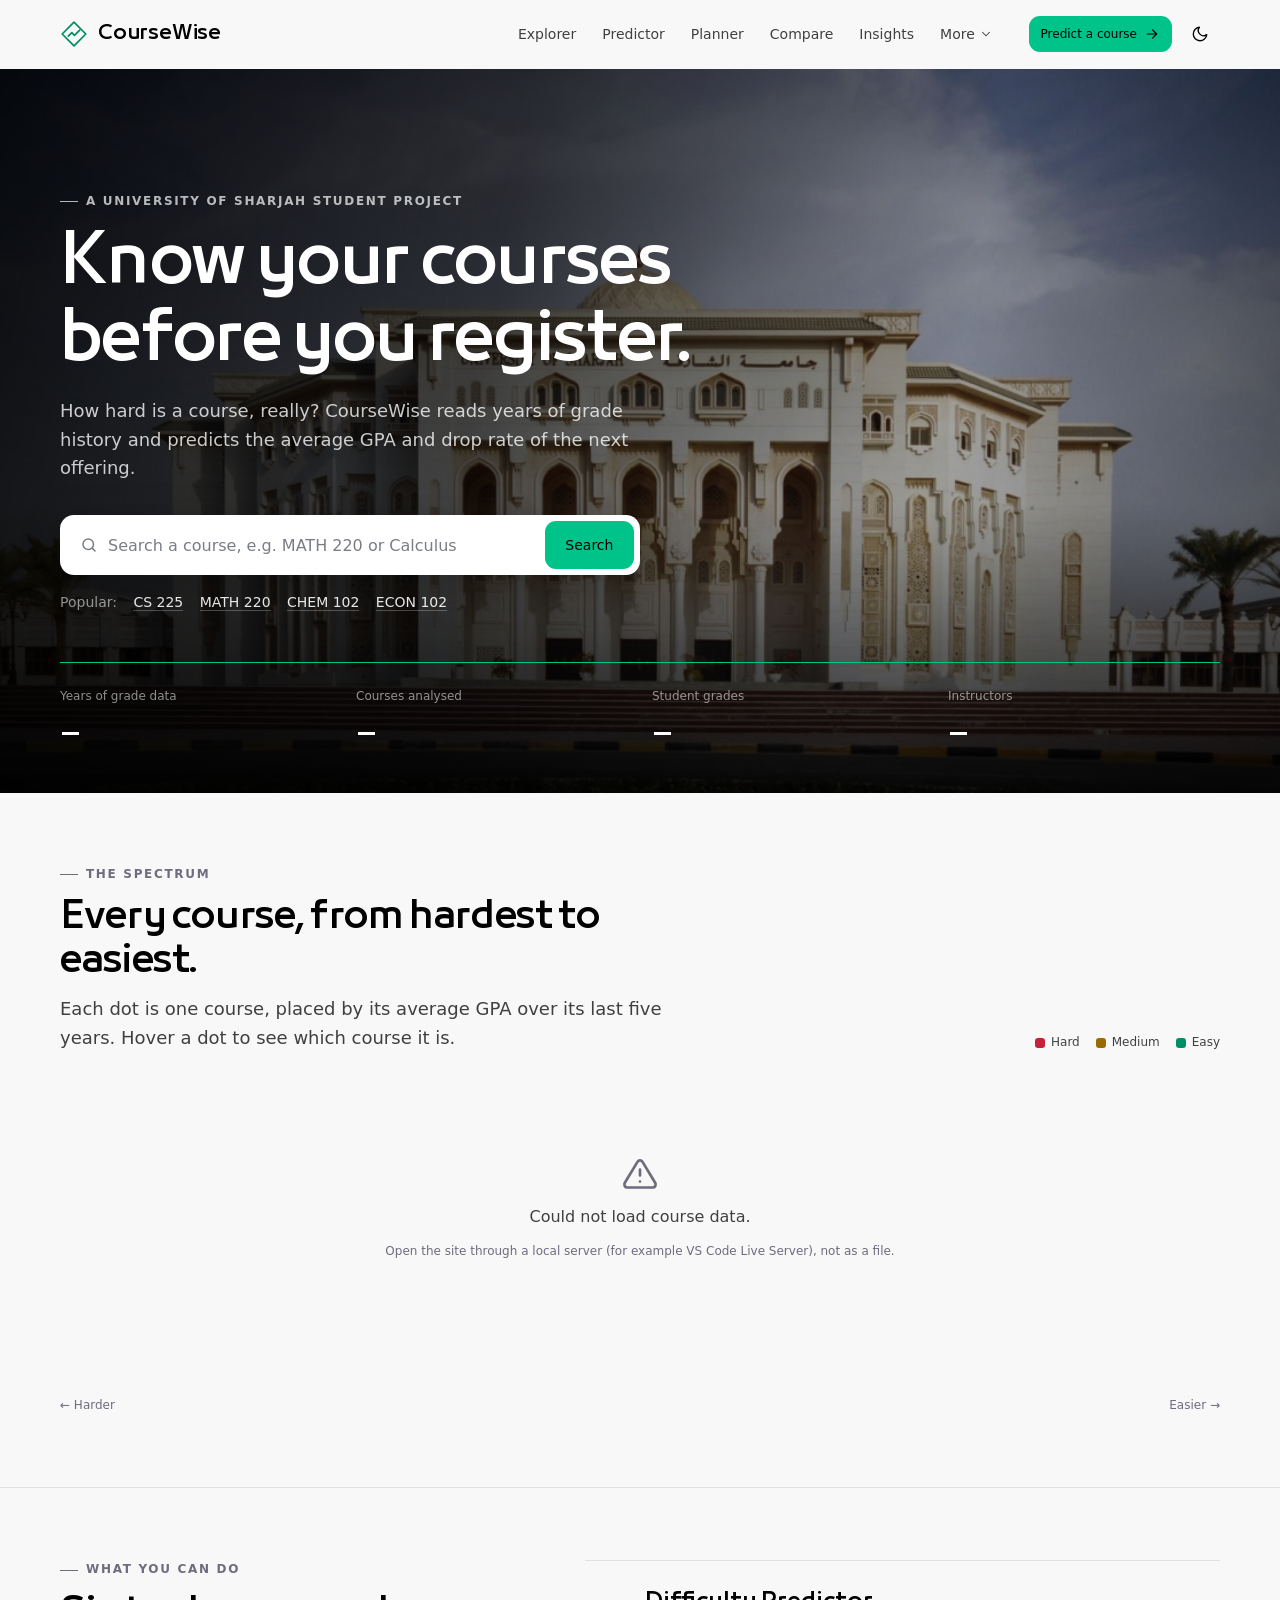
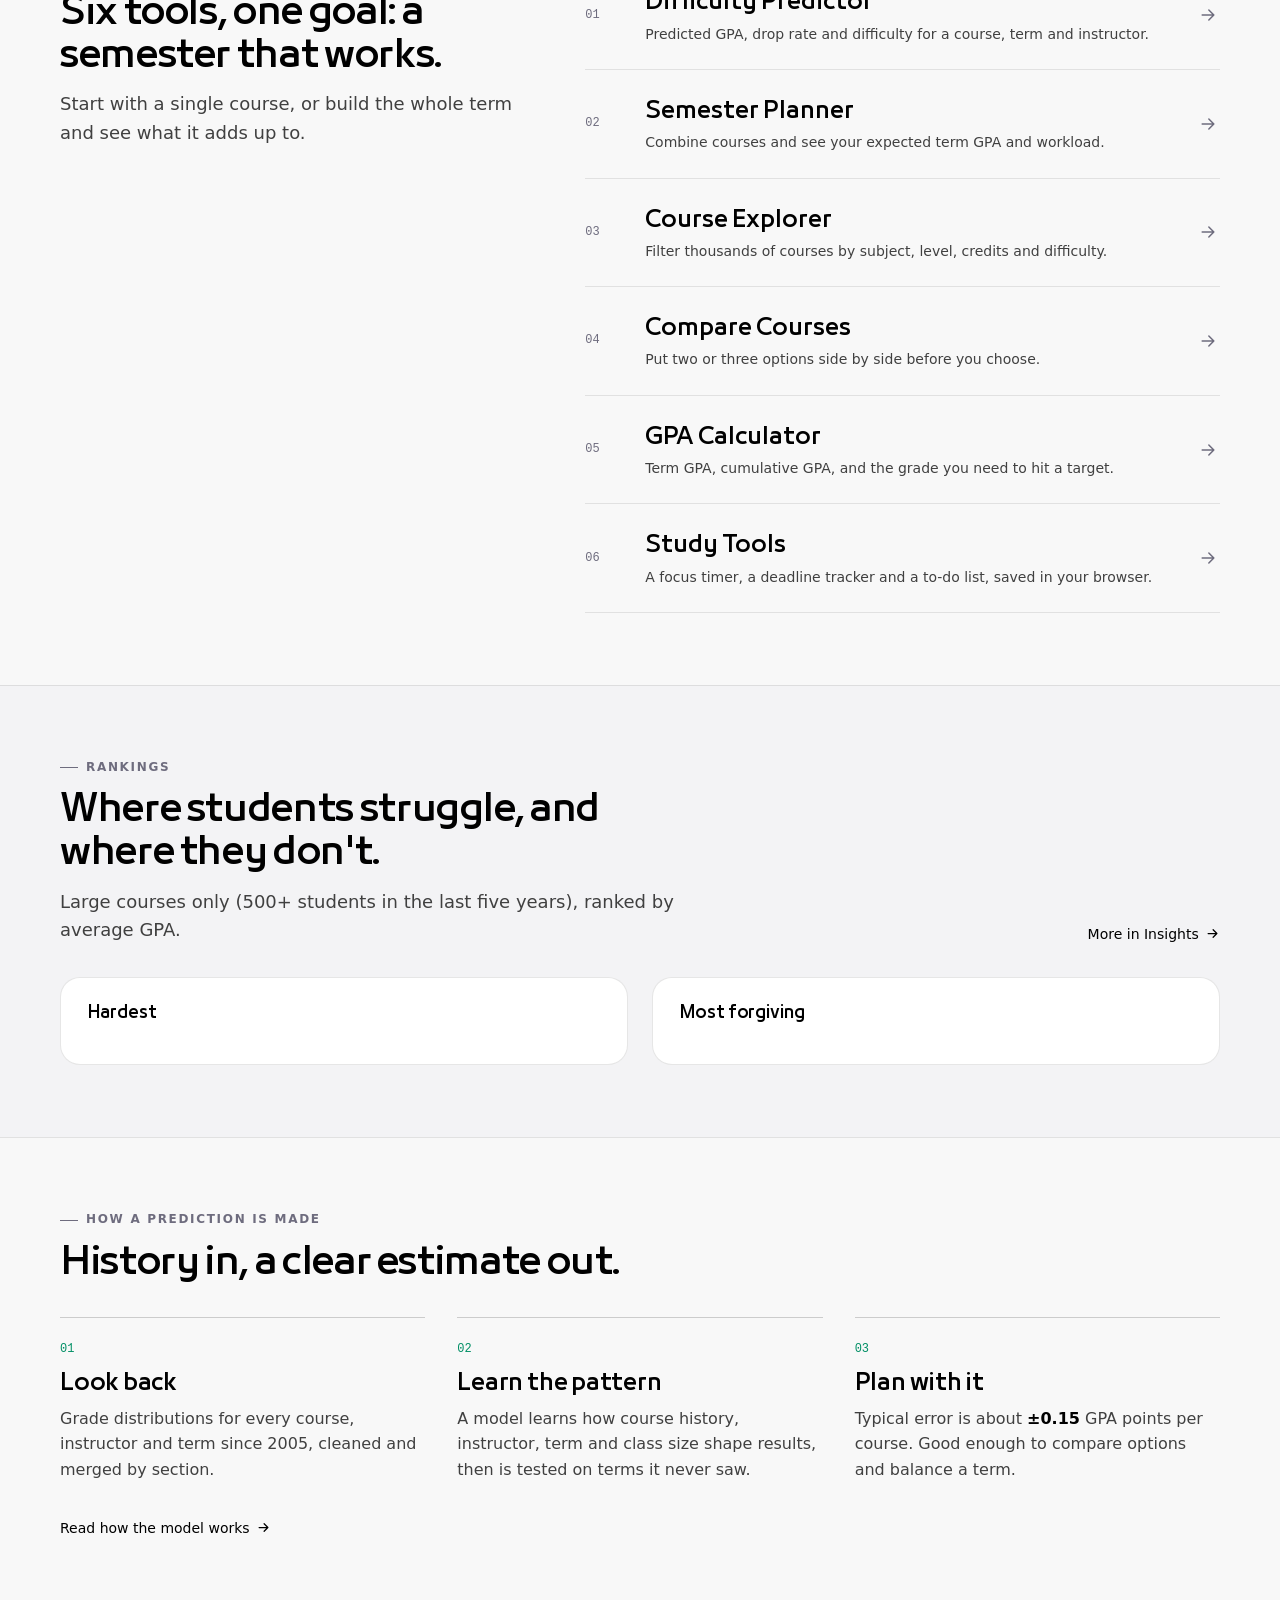
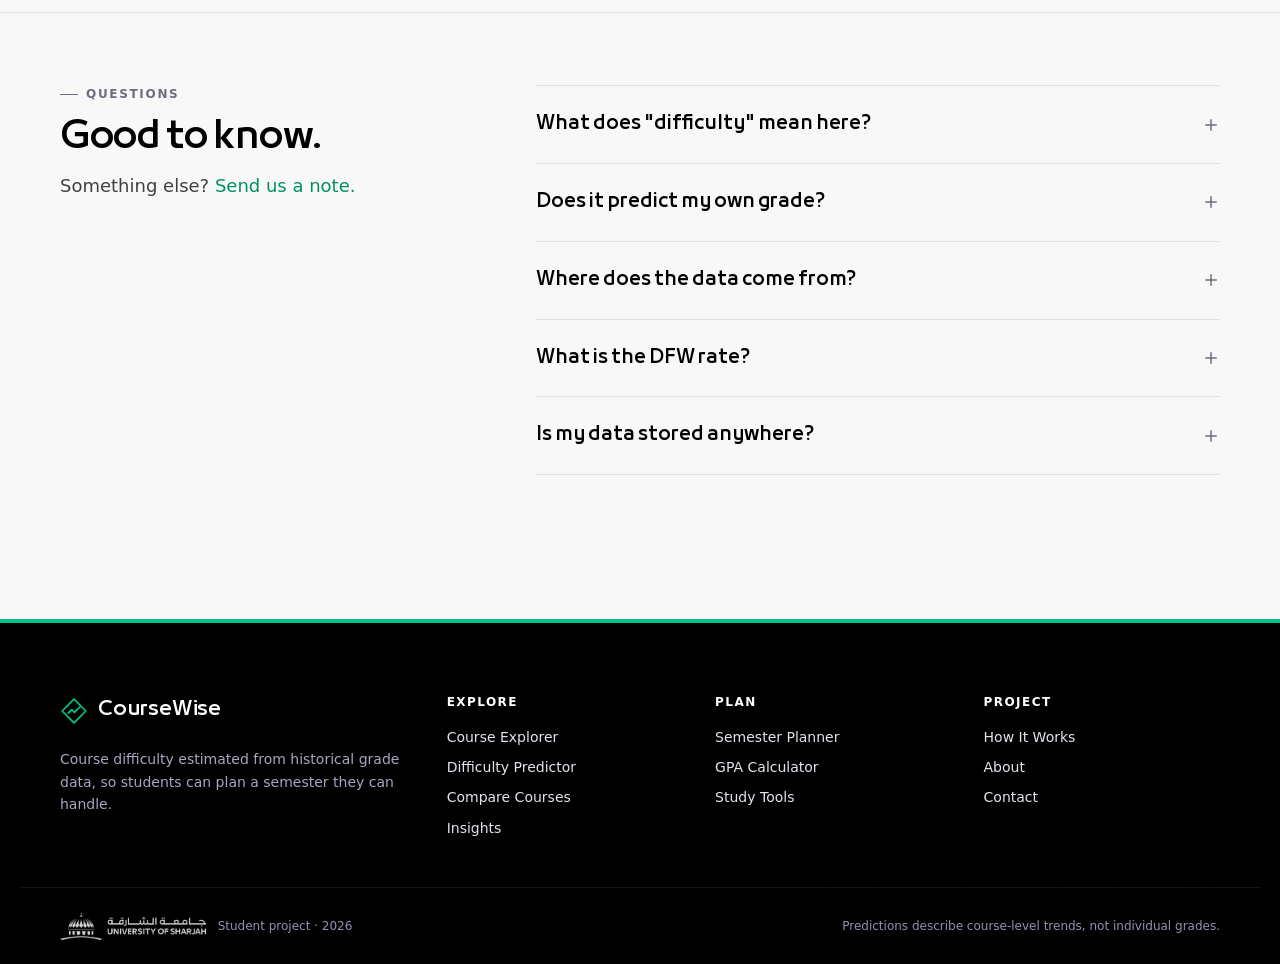
==== commit 8fd72d1b: "updated index.html" ====
--- a/frontend/index.html
+++ b/frontend/index.html
@@ -3,10 +3,10 @@
 <head>
   <meta charset="UTF-8">
   <meta name="viewport" content="width=device-width, initial-scale=1.0">
-  <title>CourseWise | University of Sharjah</title>
+  <title>CourseWise · Know your courses before you register</title>
   <meta name="description" content="CourseWise predicts course difficulty from historical grade data and helps students plan their semester GPA and workload.">
   <script src="js/theme-init.js"></script>
-  <link rel="preload" href="assets/fonts/29LT%20Bukra%20Rg.ttf" as="font" type="font/ttf" crossorigin>
+  <link rel="preload" href="assets/images/uni_bg.png" as="image">
   <link rel="stylesheet" href="css/base.css">
   <link rel="stylesheet" href="css/components.css">
   <link rel="stylesheet" href="css/pages.css">
@@ -18,175 +18,167 @@
   <header id="site-header"></header>
 
   <main id="main">
-    <!-- Banner -->
-    <section class="banner">
-      <img class="banner-diamond" src="assets/images/unidiamond3.png" alt="" aria-hidden="true">
-      <div class="container banner-inner">
-        <div class="banner-content">
+    <!-- Hero ------------------------------------------------------------- -->
+    <section class="hero">
+      <img class="hero-media" src="assets/images/uni_bg.png" alt="" aria-hidden="true">
+      <div class="container hero-inner">
+        <div class="hero-copy">
+          <span class="eyebrow">A University of Sharjah student project</span>
           <h1>Know your courses before you register.</h1>
-          <p>Course difficulty predicted from years of grade data, so you can build a semester you can handle.</p>
-          <div class="banner-cta">
-            <a class="btn btn-primary" href="predict.html">Predict a course <span class="btn-arrow" aria-hidden="true"><svg viewBox="0 0 24 24" fill="none" stroke="currentColor" stroke-width="3" stroke-linecap="round" stroke-linejoin="round"><path d="M5 12h14M13 6l6 6-6 6"/></svg></span></a>
-            <a class="btn btn-outline-light" href="planner.html">Plan my semester</a>
-          </div>
+          <p class="hero-lead">How hard is a course, really? CourseWise reads years of grade history and predicts the average GPA and drop rate of the next offering.</p>
+
+          <form class="hero-search" id="hero-search" role="search" action="pages/explorer.html">
+            <div class="ac">
+              <label class="visually-hidden" for="hero-q">Search courses</label>
+              <input id="hero-q" name="q" type="search" placeholder="Search a course, e.g. MATH 220 or Calculus">
+            </div>
+            <button class="btn btn-accent" type="submit">Search</button>
+          </form>
+          <p class="hero-try" id="hero-try">Popular:
+            <a href="pages/course.html?id=CS225">CS 225</a>
+            <a href="pages/course.html?id=MATH220">MATH 220</a>
+            <a href="pages/course.html?id=CHEM102">CHEM 102</a>
+            <a href="pages/course.html?id=ECON102">ECON 102</a>
+          </p>
         </div>
 
-        <a class="banner-card" href="course.html?id=CS225">
-          <span class="banner-card-label">Example prediction</span>
-          <div class="banner-card-row">
-            <div>
-              <strong>CS 225</strong>
-              <span>Data Structures</span>
-            </div>
-            <span class="badge badge-hard">Hard</span>
-          </div>
-          <dl class="banner-card-stats">
-            <div><dt>Avg GPA</dt><dd class="num">2.71</dd></div>
-            <div><dt>DFW rate</dt><dd class="num">17.8%</dd></div>
-          </dl>
+        <a class="hero-card" id="hero-card" href="pages/course.html?id=MATH220" aria-live="polite">
+          <div class="skeleton skeleton-line" style="width:40%"></div>
+          <div class="skeleton skeleton-line" style="width:70%;height:22px"></div>
+          <div class="skeleton" style="height:70px"></div>
         </a>
       </div>
-      <div class="banner-line" aria-hidden="true"></div>
-    </section>
 
-    <!-- What are you looking for? -->
-    <section class="section">
       <div class="container">
-        <div class="lookup">
-          <h2>What are you looking for?</h2>
-          <form class="lookup-search" action="explorer.html" role="search">
-            <label class="visually-hidden" for="q">Search courses</label>
-            <input id="q" name="q" type="search" placeholder="Search by course code or title, e.g. CS 225" autocomplete="off">
-            <button class="btn btn-primary" type="submit">Search <span class="btn-arrow" aria-hidden="true"><svg viewBox="0 0 24 24" fill="none" stroke="currentColor" stroke-width="3" stroke-linecap="round" stroke-linejoin="round"><path d="M5 12h14M13 6l6 6-6 6"/></svg></span></button>
-          </form>
-        </div>
-
-        <div class="grid grid-4 lookup-cards">
-          <a class="lookup-card" href="predict.html">
-            <svg viewBox="0 0 24 24" fill="none" stroke="currentColor" stroke-width="1.6" stroke-linecap="round" stroke-linejoin="round"><path d="M3 3v18h18"/><path d="m7 15 4-4 3 3 5-6"/></svg>
-            <h3>Difficulty Predictor</h3>
-            <p>Predicted average GPA, DFW rate and difficulty for any course and term.</p>
-          </a>
-          <a class="lookup-card" href="planner.html">
-            <svg viewBox="0 0 24 24" fill="none" stroke="currentColor" stroke-width="1.6" stroke-linecap="round" stroke-linejoin="round"><rect x="3" y="4" width="18" height="17" rx="2"/><path d="M3 9h18M8 2v4M16 2v4"/></svg>
-            <h3>Semester Planner</h3>
-            <p>Combine courses into a term and see your expected GPA and workload.</p>
-          </a>
-          <a class="lookup-card" href="explorer.html">
-            <svg viewBox="0 0 24 24" fill="none" stroke="currentColor" stroke-width="1.6" stroke-linecap="round"><circle cx="11" cy="11" r="7"/><path d="m20 20-3.5-3.5"/></svg>
-            <h3>Course Explorer</h3>
-            <p>Browse and filter courses by subject, level, credits and difficulty.</p>
-          </a>
-          <a class="lookup-card" href="gpa.html">
-            <svg viewBox="0 0 24 24" fill="none" stroke="currentColor" stroke-width="1.6" stroke-linecap="round"><rect x="5" y="2" width="14" height="20" rx="2"/><path d="M9 6h6M9 11h.01M12 11h.01M15 11h.01M9 15h.01M12 15h.01M15 15h.01M9 18h6"/></svg>
-            <h3>GPA Calculator</h3>
-            <p>Term, cumulative and target GPA in one place.</p>
-          </a>
-        </div>
+        <dl class="hero-stats">
+          <div><dt>Years of grade data</dt><dd class="num" data-count="years">–</dd></div>
+          <div><dt>Courses analysed</dt><dd class="num" data-count="totalCourses">–</dd></div>
+          <div><dt>Student grades</dt><dd class="num" data-count="gradeRecords" data-compact>–</dd></div>
+          <div><dt>Instructors</dt><dd class="num" data-count="instructors">–</dd></div>
+        </dl>
       </div>
     </section>
 
-    <!-- A story through numbers -->
-    <section class="numbers">
-      <div class="container">
-        <h2 class="sec-title">A story through numbers</h2>
-        <div class="numbers-grid">
-          <div class="number"><strong class="num" data-count="years">0</strong><span>Years of grade data</span></div>
-          <div class="number"><strong class="num" data-count="totalCourses">0</strong><span>Courses analysed</span></div>
-          <div class="number"><strong class="num" data-count="gradeRecords">0</strong><span>Grade records</span></div>
-          <div class="number"><strong class="num" data-count="instructors">0</strong><span>Instructors</span></div>
-        </div>
-      </div>
-    </section>
-
-    <!-- Hardest / easiest -->
+    <!-- Difficulty spectrum ---------------------------------------------- -->
     <section class="section">
       <div class="container">
         <div class="section-row">
           <div class="section-head">
-            <h2 class="sec-title">Hardest and easiest courses</h2>
-            <p>Ranked by historical average GPA.</p>
+            <span class="eyebrow">The spectrum</span>
+            <h2>Every course, from hardest to easiest.</h2>
+            <p>Each dot is one course, placed by its average GPA over its last five years. Hover a dot to see which course it is.</p>
           </div>
-          <a class="link-arrow" href="explorer.html">View all courses <span class="btn-arrow" aria-hidden="true"><svg viewBox="0 0 24 24" fill="none" stroke="currentColor" stroke-width="3" stroke-linecap="round" stroke-linejoin="round"><path d="M5 12h14M13 6l6 6-6 6"/></svg></span></a>
+          <div class="legend">
+            <span><i style="background:var(--hard)"></i>Hard</span>
+            <span><i style="background:var(--medium)"></i>Medium</span>
+            <span><i style="background:var(--easy)"></i>Easy</span>
+          </div>
+        </div>
+        <div class="spectrum-filters row" id="spectrum-filters" role="group" aria-label="Highlight a field"></div>
+        <div class="spectrum chart" id="spectrum"><div class="skeleton skeleton-block"></div></div>
+        <div class="spectrum-ends" aria-hidden="true"><span>← Harder</span><span>Easier →</span></div>
+      </div>
+    </section>
+
+    <!-- Tool index -------------------------------------------------------- -->
+    <section class="section">
+      <div class="container index-layout">
+        <div class="section-head index-head">
+          <span class="eyebrow">What you can do</span>
+          <h2>Six tools, one goal: a semester that works.</h2>
+          <p>Start with a single course, or build the whole term and see what it adds up to.</p>
+        </div>
+        <ol class="tool-index" role="list">
+          <li><a href="pages/predict.html"><span class="ti-num">01</span><span class="ti-body"><strong>Difficulty Predictor</strong><span>Predicted GPA, drop rate and difficulty for a course, term and instructor.</span></span><svg viewBox="0 0 24 24" fill="none" stroke="currentColor" stroke-width="1.8" stroke-linecap="round" stroke-linejoin="round" aria-hidden="true"><path d="M5 12h14M13 6l6 6-6 6"/></svg></a></li>
+          <li><a href="pages/planner.html"><span class="ti-num">02</span><span class="ti-body"><strong>Semester Planner</strong><span>Combine courses and see your expected term GPA and workload.</span></span><svg viewBox="0 0 24 24" fill="none" stroke="currentColor" stroke-width="1.8" stroke-linecap="round" stroke-linejoin="round" aria-hidden="true"><path d="M5 12h14M13 6l6 6-6 6"/></svg></a></li>
+          <li><a href="pages/explorer.html"><span class="ti-num">03</span><span class="ti-body"><strong>Course Explorer</strong><span>Filter thousands of courses by subject, level, credits and difficulty.</span></span><svg viewBox="0 0 24 24" fill="none" stroke="currentColor" stroke-width="1.8" stroke-linecap="round" stroke-linejoin="round" aria-hidden="true"><path d="M5 12h14M13 6l6 6-6 6"/></svg></a></li>
+          <li><a href="pages/compare.html"><span class="ti-num">04</span><span class="ti-body"><strong>Compare Courses</strong><span>Put two or three options side by side before you choose.</span></span><svg viewBox="0 0 24 24" fill="none" stroke="currentColor" stroke-width="1.8" stroke-linecap="round" stroke-linejoin="round" aria-hidden="true"><path d="M5 12h14M13 6l6 6-6 6"/></svg></a></li>
+          <li><a href="pages/gpa.html"><span class="ti-num">05</span><span class="ti-body"><strong>GPA Calculator</strong><span>Term GPA, cumulative GPA, and the grade you need to hit a target.</span></span><svg viewBox="0 0 24 24" fill="none" stroke="currentColor" stroke-width="1.8" stroke-linecap="round" stroke-linejoin="round" aria-hidden="true"><path d="M5 12h14M13 6l6 6-6 6"/></svg></a></li>
+          <li><a href="pages/tools.html"><span class="ti-num">06</span><span class="ti-body"><strong>Study Tools</strong><span>A focus timer, a deadline tracker and a to-do list, saved in your browser.</span></span><svg viewBox="0 0 24 24" fill="none" stroke="currentColor" stroke-width="1.8" stroke-linecap="round" stroke-linejoin="round" aria-hidden="true"><path d="M5 12h14M13 6l6 6-6 6"/></svg></a></li>
+        </ol>
+      </div>
+    </section>
+
+    <!-- Hardest / most forgiving ----------------------------------------- -->
+    <section class="section section-tint">
+      <div class="container">
+        <div class="section-row">
+          <div class="section-head">
+            <span class="eyebrow">Rankings</span>
+            <h2>Where students struggle, and where they don't.</h2>
+            <p>Large courses only (500+ students in the last five years), ranked by average GPA.</p>
+          </div>
+          <a class="link-arrow" href="pages/insights.html">More in Insights <svg viewBox="0 0 24 24" fill="none" stroke="currentColor" stroke-width="2" stroke-linecap="round" stroke-linejoin="round" aria-hidden="true"><path d="M5 12h14M13 6l6 6-6 6"/></svg></a>
         </div>
         <div class="grid grid-2">
-          <div>
-            <h3 class="rank-title">Hardest</h3>
-            <div class="table-wrap">
-              <table class="table">
-                <thead><tr><th>Course</th><th>Avg GPA</th><th>DFW</th><th>Level</th></tr></thead>
-                <tbody id="hardest"><tr><td colspan="4"><div class="skeleton skeleton-line"></div></td></tr></tbody>
-              </table>
-            </div>
+          <div class="panel">
+            <h3 class="panel-title">Hardest</h3>
+            <ol class="rank-list" id="hardest" role="list"><li><div class="skeleton skeleton-line"></div></li></ol>
           </div>
-          <div>
-            <h3 class="rank-title">Easiest</h3>
-            <div class="table-wrap">
-              <table class="table">
-                <thead><tr><th>Course</th><th>Avg GPA</th><th>DFW</th><th>Level</th></tr></thead>
-                <tbody id="easiest"><tr><td colspan="4"><div class="skeleton skeleton-line"></div></td></tr></tbody>
-              </table>
-            </div>
+          <div class="panel">
+            <h3 class="panel-title">Most forgiving</h3>
+            <ol class="rank-list" id="easiest" role="list"><li><div class="skeleton skeleton-line"></div></li></ol>
           </div>
         </div>
       </div>
     </section>
 
-    <!-- Explore more (label cards) -->
-    <section class="section section-alt">
+    <!-- How it works ------------------------------------------------------ -->
+    <section class="section">
       <div class="container">
         <div class="section-head">
-          <h2 class="sec-title">Explore CourseWise</h2>
+          <span class="eyebrow">How a prediction is made</span>
+          <h2>History in, a clear estimate out.</h2>
         </div>
-        <div class="grid grid-3">
-          <a class="label-card label-navy" href="insights.html">
-            <img src="assets/images/unidiamond3.png" alt="" aria-hidden="true">
-            <div class="label-card-body">
-              <h3>Insights</h3>
-              <p>Grade trends across years, subjects, levels and terms.</p>
-              <span class="label-card-arrow" aria-hidden="true"><svg viewBox="0 0 24 24" fill="none" stroke="currentColor" stroke-width="3" stroke-linecap="round" stroke-linejoin="round"><path d="M5 12h14M13 6l6 6-6 6"/></svg></span>
-            </div>
-          </a>
-          <a class="label-card label-blue" href="model.html">
-            <img src="assets/images/unidiamond3.png" alt="" aria-hidden="true">
-            <div class="label-card-body">
-              <h3>How It Works</h3>
-              <p>The data, features and machine learning model behind each prediction.</p>
-              <span class="label-card-arrow" aria-hidden="true"><svg viewBox="0 0 24 24" fill="none" stroke="currentColor" stroke-width="3" stroke-linecap="round" stroke-linejoin="round"><path d="M5 12h14M13 6l6 6-6 6"/></svg></span>
-            </div>
-          </a>
-          <a class="label-card label-purple" href="tools.html">
-            <img src="assets/images/unidiamond3.png" alt="" aria-hidden="true">
-            <div class="label-card-body">
-              <h3>Study Tools</h3>
-              <p>A focus timer, deadline tracker and to-do list for the semester.</p>
-              <span class="label-card-arrow" aria-hidden="true"><svg viewBox="0 0 24 24" fill="none" stroke="currentColor" stroke-width="3" stroke-linecap="round" stroke-linejoin="round"><path d="M5 12h14M13 6l6 6-6 6"/></svg></span>
-            </div>
-          </a>
-        </div>
+        <ol class="steps" role="list">
+          <li>
+            <span class="step-num">01</span>
+            <h3>Look back</h3>
+            <p>Grade distributions for every course, instructor and term since <span data-meta="firstYear">2005</span>, cleaned and merged by section.</p>
+          </li>
+          <li>
+            <span class="step-num">02</span>
+            <h3>Learn the pattern</h3>
+            <p>A model learns how course history, instructor, term and class size shape results, then is tested on terms it never saw.</p>
+          </li>
+          <li>
+            <span class="step-num">03</span>
+            <h3>Plan with it</h3>
+            <p>Typical error is about <strong id="model-mae">±0.15</strong> GPA points per course. Good enough to compare options and balance a term.</p>
+          </li>
+        </ol>
+        <a class="link-arrow" href="pages/model.html">Read how the model works <svg viewBox="0 0 24 24" fill="none" stroke="currentColor" stroke-width="2" stroke-linecap="round" stroke-linejoin="round" aria-hidden="true"><path d="M5 12h14M13 6l6 6-6 6"/></svg></a>
       </div>
     </section>
 
-    <!-- FAQ -->
+    <!-- FAQ --------------------------------------------------------------- -->
     <section class="section">
       <div class="container faq">
-        <h2 class="sec-title">Frequently asked questions</h2>
+        <div class="section-head">
+          <span class="eyebrow">Questions</span>
+          <h2>Good to know.</h2>
+          <p>Something else? <a href="pages/contact.html">Send us a note.</a></p>
+        </div>
         <div class="accordion">
           <div class="acc-item">
             <button class="acc-trigger" aria-expanded="false">What does "difficulty" mean here?<svg viewBox="0 0 24 24" fill="none" stroke="currentColor" stroke-width="2" stroke-linecap="round"><path d="M12 5v14M5 12h14"/></svg></button>
-            <div class="acc-panel"><div><p>Difficulty is based on the average GPA and the DFW rate (the share of students who get a D, an F or withdraw). Courses are grouped into Easy, Medium and Hard.</p></div></div>
+            <div class="acc-panel"><div><p>Courses are compared with all other courses in the same year. The lowest third by average GPA is Hard, the middle third Medium and the top third Easy. Comparing within a year keeps grade inflation from making everything look easy.</p></div></div>
           </div>
           <div class="acc-item">
             <button class="acc-trigger" aria-expanded="false">Does it predict my own grade?<svg viewBox="0 0 24 24" fill="none" stroke="currentColor" stroke-width="2" stroke-linecap="round"><path d="M12 5v14M5 12h14"/></svg></button>
-            <div class="acc-panel"><div><p>No. It predicts how a course section is likely to go on average. Your own result depends on your preparation, effort and circumstances.</p></div></div>
+            <div class="acc-panel"><div><p>No. It predicts how a course offering goes on average. Your own result depends on your preparation, effort and circumstances.</p></div></div>
           </div>
           <div class="acc-item">
             <button class="acc-trigger" aria-expanded="false">Where does the data come from?<svg viewBox="0 0 24 24" fill="none" stroke="currentColor" stroke-width="2" stroke-linecap="round"><path d="M12 5v14M5 12h14"/></svg></button>
-            <div class="acc-panel"><div><p>The model is trained on publicly released university grade distribution datasets. See <a href="model.html">How It Works</a> for details.</p></div></div>
+            <div class="acc-panel"><div><p>From public grade distributions of the University of Illinois Urbana-Champaign, released by Prof. Wade Fagen-Ulmschneider. University of Sharjah grade data is not public, so course codes follow the Illinois catalogue. The same pipeline works on any university's data.</p></div></div>
+          </div>
+          <div class="acc-item">
+            <button class="acc-trigger" aria-expanded="false">What is the DFW rate?<svg viewBox="0 0 24 24" fill="none" stroke="currentColor" stroke-width="2" stroke-linecap="round"><path d="M12 5v14M5 12h14"/></svg></button>
+            <div class="acc-panel"><div><p>The share of enrolled students who finished with a D or an F, or withdrew. It shows how many students did not pass comfortably, which the average GPA alone can hide.</p></div></div>
           </div>
           <div class="acc-item">
             <button class="acc-trigger" aria-expanded="false">Is my data stored anywhere?<svg viewBox="0 0 24 24" fill="none" stroke="currentColor" stroke-width="2" stroke-linecap="round"><path d="M12 5v14M5 12h14"/></svg></button>
-            <div class="acc-panel"><div><p>No. Plans, deadlines and settings are saved only in your browser's local storage.</p></div></div>
+            <div class="acc-panel"><div><p>No. Plans, deadlines and settings stay in your own browser's local storage. Nothing is sent to a server.</p></div></div>
           </div>
         </div>
       </div>
--- a/frontend/css/base.css
+++ b/frontend/css/base.css
@@ -1,94 +1,103 @@
 /* ==========================================================================
    CourseWise — base: fonts, tokens, reset, typography, layout
+   Calm academic look: warm paper, ink text, hairlines, green as an accent.
    ========================================================================== */
 
 @font-face { font-family: "Bukra"; src: url("../assets/fonts/29LT%20Bukra%20Lt.ttf") format("truetype"); font-weight: 300; font-display: swap; }
 @font-face { font-family: "Bukra"; src: url("../assets/fonts/29LT%20Bukra%20Rg.ttf") format("truetype"); font-weight: 400; font-display: swap; }
 @font-face { font-family: "Bukra"; src: url("../assets/fonts/29LT%20Bukra%20Md.ttf") format("truetype"); font-weight: 500; font-display: swap; }
 @font-face { font-family: "Bukra"; src: url("../assets/fonts/29LT%20Bukra%20SmBd.ttf") format("truetype"); font-weight: 600; font-display: swap; }
-@font-face { font-family: "Bukra"; src: url("../assets/fonts/29LT%20Bukra.ttf") format("truetype"); font-weight: 700; font-display: swap; }
 
+/* University of Sharjah brand palette. Every colour on the site comes from these tokens. */
 :root {
-  /* Brand — primary */
-  --brand: #00C389;          /* Pantone 3395 C: fills, accents, graphics */
-  --brand-strong: #008F65;   /* AA-contrast variant: buttons, links, text */
-  --brand-soft: #DDF3ED;     /* UoS light green */
+  /* Brand: primary */
+  --uos-green: #00C389;      /* Pantone 3395 C: fills, accents */
+  --uos-green-strong: #008F65; /* AA-contrast green: text, links */
+  --uos-green-soft: #DDF3ED;
+  /* Brand: secondary */
+  --uos-navy: #403A60;
+  --uos-blue: #0857C3;
+  --uos-purple: #963CBD;
+  --uos-orange: #FF6A39;
+  --uos-red: #E6364C;
+  --uos-yellow: #FFBF3F;
 
-  /* Brand — secondary (charts, sparse accents) */
-  --orange: #FF6A39;
-  --red: #E6364C;
-  --navy: #403A60;
-  --blue: #0857C3;
-  --purple: #963CBD;
-  --yellow: #FFBF3F;
+  /* Surfaces */
+  --paper: #F8F8F8;          /* UoS page background */
+  --surface: #FFFFFF;
+  --surface-2: #EFEFF3;
+  --line: rgba(143, 143, 143, 0.22);
+  --line-strong: rgba(143, 143, 143, 0.42);
 
-  /* Semantic */
-  --easy: var(--brand-strong);
-  --easy-bg: #E6F9F2;
-  --medium: #9A6B00;
-  --medium-bg: #FFF4DB;
-  --hard: #C4223A;
-  --hard-bg: #FDE8EB;
+  /* Text */
+  --ink: #000000;
+  --ink-2: #404040;
+  --ink-3: #6E6C7E;
 
-  /* Surfaces & text */
-  --bg: #FFFFFF;
-  --surface: #FFFFFF;
-  --surface-2: #F8F8F8;      /* UoS bgcol */
-  --border: rgba(143, 143, 143, 0.2);
-  --text: #000000;
-  --text-muted: #404040;
-  --on-brand: #FFFFFF;
+  /* Roles */
+  --brand: var(--uos-green);
+  --brand-ink: var(--uos-green-strong);
+  --brand-wash: var(--uos-green-soft);
+  --navy: var(--uos-green-strong); /* main UI + chart colour: green leads */
+  --deep: #000000;           /* UoS black: hero overlay, footer */
+  --accent-2: var(--uos-yellow);
+  --accent-3: var(--uos-orange);
+
+  /* Difficulty */
+  --easy: var(--uos-green-strong); --easy-bg: #E6F9F2;
+  --medium: #9A6B00;               --medium-bg: #FFF4DB;
+  --hard: #C4223A;                 --hard-bg: #FDE8EB;
 
   /* Type */
-  --font: "Bukra", system-ui, -apple-system, "Segoe UI", Roboto, sans-serif;
+  --font-display: "Bukra", ui-sans-serif, system-ui, sans-serif;
+  --font-body: ui-sans-serif, system-ui, -apple-system, "Segoe UI", Roboto, "Helvetica Neue", Arial, sans-serif;
+  --font-mono: ui-monospace, "SF Mono", Menlo, Consolas, monospace;
   --fs-xs: 0.75rem;
   --fs-sm: 0.875rem;
   --fs-base: 1rem;
   --fs-lg: 1.125rem;
   --fs-xl: 1.375rem;
   --fs-2xl: 1.75rem;
-  --fs-3xl: clamp(2.25rem, 1.5rem + 3vw, 4rem);
 
   /* Spacing (8px scale) */
   --s1: 0.25rem; --s2: 0.5rem; --s3: 0.75rem; --s4: 1rem;
-  --s5: 1.5rem; --s6: 2rem; --s7: 3rem; --s8: 4rem; --s9: 6rem;
+  --s5: 1.5rem; --s6: 2rem; --s7: 3rem; --s8: 4.5rem; --s9: 6rem;
 
   --radius-sm: 6px;
   --radius: 11px;            /* UoS anchors */
   --radius-lg: 20px;         /* UoS cards */
-  --shadow-sm: 0 1px 2px rgba(11, 11, 15, 0.06);
-  --shadow: 0 4px 16px rgba(11, 11, 15, 0.06), 0 1px 3px rgba(11, 11, 15, 0.05);
-  --shadow-lg: 0 16px 40px rgba(11, 11, 15, 0.12);
+  --shadow: 0 1px 2px rgba(64, 58, 96, 0.05), 0 8px 24px rgba(64, 58, 96, 0.07);
+  --shadow-lg: 0 24px 60px rgba(42, 38, 66, 0.22);
 
-  --container: 1440px;
-  --gutter: 3.91%;           /* UoS container-s */
-  --header-h: 76px;
+  --container: 1240px;
+  --header-h: 68px;
   --ease: cubic-bezier(0.2, 0.7, 0.2, 1);
 
   color-scheme: light;
 }
 
 [data-theme="dark"] {
-  --brand-strong: #2DD4A0;
-  --brand-soft: rgba(0, 195, 137, 0.12);
-  --easy: #2DD4A0;
-  --easy-bg: rgba(0, 195, 137, 0.14);
-  --medium: #FFC95C;
-  --medium-bg: rgba(255, 191, 63, 0.14);
-  --hard: #FF6B7E;
-  --hard-bg: rgba(230, 54, 76, 0.16);
-
-  --bg: #0E0D16;
+  --paper: #0E0D16;
   --surface: #17161F;
   --surface-2: #201E2B;
-  --border: #2D2A3B;
-  --text: #F2F2F5;
-  --text-muted: #A3A3B2;
-  --on-brand: #04130D;
+  --line: #2D2A3B;
+  --line-strong: #423E55;
 
-  --shadow-sm: 0 1px 2px rgba(0, 0, 0, 0.4);
-  --shadow: 0 4px 16px rgba(0, 0, 0, 0.35);
-  --shadow-lg: 0 16px 40px rgba(0, 0, 0, 0.5);
+  --ink: #F2F2F5;
+  --ink-2: #A3A3B2;
+  --ink-3: #7D7C8E;
+
+  --brand-ink: #2DD4A0;
+  --brand-wash: rgba(0, 195, 137, 0.12);
+  --navy: #2DD4A0;
+  --deep: #000000;
+
+  --easy: #2DD4A0;   --easy-bg: rgba(0, 195, 137, 0.14);
+  --medium: #FFC95C; --medium-bg: rgba(255, 191, 63, 0.14);
+  --hard: #FF6B7E;   --hard-bg: rgba(230, 54, 76, 0.16);
+
+  --shadow: 0 1px 2px rgba(0, 0, 0, 0.3), 0 8px 24px rgba(0, 0, 0, 0.35);
+  --shadow-lg: 0 24px 60px rgba(0, 0, 0, 0.5);
 
   color-scheme: dark;
 }
@@ -98,11 +107,11 @@
 * { margin: 0; }
 html { scroll-behavior: smooth; -webkit-text-size-adjust: 100%; }
 body {
-  font-family: var(--font);
+  font-family: var(--font-body);
   font-size: var(--fs-base);
   line-height: 1.6;
-  color: var(--text);
-  background: var(--bg);
+  color: var(--ink);
+  background: var(--paper);
   -webkit-font-smoothing: antialiased;
   min-height: 100vh;
   display: flex;
@@ -112,9 +121,10 @@
 img, svg { display: block; max-width: 100%; }
 button, input, select, textarea { font: inherit; color: inherit; }
 button { cursor: pointer; }
-a { color: var(--brand-strong); text-decoration: none; }
-a:hover { text-decoration: underline; }
+a { color: var(--brand-ink); text-decoration: none; }
+a:hover { text-decoration: underline; text-underline-offset: 3px; }
 table { border-collapse: collapse; width: 100%; }
+ul[role="list"], ol[role="list"] { list-style: none; padding: 0; }
 
 :focus-visible { outline: 2px solid var(--brand); outline-offset: 2px; border-radius: 4px; }
 
@@ -124,59 +134,62 @@
 }
 
 /* Typography ------------------------------------------------------------- */
-h1, h2, h3, h4 { line-height: 1.2; font-weight: 500; }
-h1 { font-size: var(--fs-3xl); }
-h2 { font-size: clamp(1.75rem, 1.3rem + 1.6vw, 2.5rem); }
+h1, h2, h3, h4 { font-family: var(--font-display); line-height: 1.2; font-weight: 500; letter-spacing: -0.01em; }
+h1 { font-size: clamp(2.25rem, 1.6rem + 2.6vw, 3.75rem); }
+h2 { font-size: clamp(1.6rem, 1.3rem + 1.2vw, 2.25rem); }
 h3 { font-size: var(--fs-lg); }
-p { color: var(--text-muted); }
+p { color: var(--ink-2); }
+
 .eyebrow {
-  font-size: var(--fs-xs);
-  font-weight: 600;
-  letter-spacing: 0.12em;
-  text-transform: uppercase;
-  color: var(--brand-strong);
+  display: inline-flex; align-items: center; gap: var(--s2);
+  font-size: var(--fs-xs); font-weight: 600; letter-spacing: 0.14em; text-transform: uppercase;
+  color: var(--ink-3);
 }
-.lead { font-size: var(--fs-lg); max-width: 60ch; }
-.muted { color: var(--text-muted); }
+.eyebrow::before { content: ""; width: 18px; height: 1px; background: currentColor; }
+.lead { font-size: var(--fs-lg); max-width: 62ch; }
+.muted { color: var(--ink-2); }
+.subtle { color: var(--ink-3); }
 .num { font-variant-numeric: tabular-nums; }
+.mono { font-family: var(--font-mono); font-size: 0.92em; }
+.display { font-family: var(--font-display); }
 
 /* Layout ----------------------------------------------------------------- */
-.container { width: 100%; max-width: var(--container); margin-inline: auto; padding-inline: max(var(--s4), var(--gutter)); }
+.container { width: 100%; max-width: var(--container); margin-inline: auto; padding-inline: clamp(1rem, 4vw, 2.5rem); }
 .section { padding-block: var(--s8); }
-.section-head { display: grid; gap: var(--s2); margin-bottom: var(--s6); max-width: 680px; }
-.section-head.center { margin-inline: auto; text-align: center; justify-items: center; }
+.section + .section { border-top: 1px solid var(--line); }
+.section-head { display: grid; gap: var(--s3); margin-bottom: var(--s6); max-width: 640px; }
+.section-head p { font-size: var(--fs-lg); }
+.section-row { display: flex; justify-content: space-between; align-items: flex-end; gap: var(--s4); flex-wrap: wrap; margin-bottom: var(--s6); }
+.section-row .section-head { margin-bottom: 0; }
+
 .grid { display: grid; gap: var(--s5); }
-.grid-2 { grid-template-columns: repeat(2, 1fr); }
-.grid-3 { grid-template-columns: repeat(3, 1fr); }
-.grid-4 { grid-template-columns: repeat(4, 1fr); }
+.grid-2 { grid-template-columns: repeat(2, minmax(0, 1fr)); }
+.grid-3 { grid-template-columns: repeat(3, minmax(0, 1fr)); }
+.grid-4 { grid-template-columns: repeat(4, minmax(0, 1fr)); }
+.stack { display: grid; gap: var(--s4); align-content: start; }
+.row { display: flex; align-items: center; gap: var(--s3); flex-wrap: wrap; }
+.spread { display: flex; align-items: center; justify-content: space-between; gap: var(--s3); flex-wrap: wrap; }
 
 @media (max-width: 1024px) {
-  .grid-4 { grid-template-columns: repeat(2, 1fr); }
-  .grid-3 { grid-template-columns: repeat(2, 1fr); }
+  .grid-4 { grid-template-columns: repeat(2, minmax(0, 1fr)); }
+  .grid-3 { grid-template-columns: repeat(2, minmax(0, 1fr)); }
 }
-@media (max-width: 640px) {
+@media (max-width: 680px) {
   .section { padding-block: var(--s7); }
   .grid-2, .grid-3, .grid-4 { grid-template-columns: 1fr; }
 }
 
+/* Utilities -------------------------------------------------------------- */
 .visually-hidden {
   position: absolute !important; width: 1px; height: 1px; overflow: hidden;
   clip: rect(0 0 0 0); white-space: nowrap;
 }
 .skip-link {
   position: absolute; left: var(--s4); top: -100px; z-index: 1000;
-  background: var(--brand-strong); color: #fff; padding: var(--s2) var(--s4); border-radius: var(--radius-sm);
+  background: var(--ink); color: var(--paper); padding: var(--s2) var(--s4); border-radius: var(--radius-sm);
 }
 .skip-link:focus { top: var(--s4); }
+[hidden] { display: none !important; }
 
-/* Reveal on scroll */
-.reveal { opacity: 0; transform: translateY(16px); transition: opacity 0.6s var(--ease), transform 0.6s var(--ease); }
+.reveal { opacity: 0; transform: translateY(12px); transition: opacity 0.7s var(--ease), transform 0.7s var(--ease); }
 .reveal.is-visible { opacity: 1; transform: none; }
-
-.section-alt { background: var(--surface); border-block: 1px solid var(--border); }
-.section-flush { padding-top: 0; }
-
-/* UoS section heading: green title */
-.sec-title { color: var(--brand-strong); }
-[data-theme="dark"] .sec-title { color: var(--brand); }
-.section-head p { font-size: var(--fs-lg); }
--- a/frontend/css/components.css
+++ b/frontend/css/components.css
@@ -2,108 +2,158 @@
    CourseWise — shared components
    ========================================================================== */
 
-/* Buttons (UoS "primaryAnchor": green fill, black label, black circle arrow) */
+/* Buttons ---------------------------------------------------------------- */
 .btn {
-  display: inline-flex; align-items: center; justify-content: center; gap: 0.875em;
-  padding: 1em 1.1875em; border-radius: var(--radius); border: 1px solid transparent;
-  font-weight: 500; font-size: var(--fs-base); line-height: 1; white-space: nowrap;
-  transition: background 0.2s, border-color 0.2s, color 0.2s;
+  display: inline-flex; align-items: center; justify-content: center; gap: 0.6em;
+  height: 44px; padding-inline: 1.15em; border-radius: var(--radius);
+  border: 1px solid transparent; background: none;
+  font-weight: 500; font-size: var(--fs-sm); line-height: 1; white-space: nowrap;
+  transition: background 0.2s, border-color 0.2s, color 0.2s, transform 0.2s;
 }
 .btn:hover { text-decoration: none; }
-.btn-arrow {
-  width: 1.25em; height: 1.25em; border-radius: 50%; flex-shrink: 0;
-  display: grid; place-items: center; background: #000; color: #fff;
-  transition: transform 0.25s ease-in-out;
-}
-.btn-arrow svg { width: 55%; height: 55%; }
-.btn:hover .btn-arrow { transform: scale(1.25); }
-.btn-primary { background: var(--brand); color: #000; }
-.btn-dark { background: #000; color: #fff; }
-.btn-dark .btn-arrow { background: var(--brand); color: #000; }
-.btn-secondary { background: transparent; color: var(--text); border-color: currentColor; }
-.btn-secondary .btn-arrow { background: var(--text); color: var(--bg); }
-.btn-ghost { background: transparent; color: var(--text); padding: 0.6em; }
+.btn:active { transform: translateY(1px); }
+.btn:disabled { opacity: 0.5; cursor: not-allowed; }
+.btn svg { width: 16px; height: 16px; flex-shrink: 0; }
+.btn .arrow { transition: transform 0.2s var(--ease); }
+.btn:hover .arrow { transform: translateX(3px); }
+
+.btn-primary { background: var(--uos-green); color: #000; }
+.btn-primary:hover { background: color-mix(in srgb, var(--uos-green) 85%, #000); }
+.btn-accent { background: var(--uos-green); color: #000; }
+.btn-accent:hover { background: color-mix(in srgb, var(--uos-green) 88%, #fff); }
+.btn-outline { border-color: var(--line-strong); color: var(--ink); background: var(--surface); }
+.btn-outline:hover { border-color: var(--ink); }
+.btn-ghost { color: var(--ink); }
 .btn-ghost:hover { background: var(--surface-2); }
-.btn-sm { padding: 0.75em 1em; font-size: var(--fs-sm); }
+.btn-light { color: #fff; border-color: rgba(255, 255, 255, 0.35); }
+.btn-light:hover { border-color: #fff; background: rgba(255, 255, 255, 0.06); }
+.btn-sm { height: 36px; padding-inline: 0.9em; font-size: var(--fs-xs); }
 .btn-icon { width: 40px; height: 40px; padding: 0; }
 .btn-icon svg { width: 18px; height: 18px; }
 
-/* Text link with arrow (UoS "anchorArrow") */
-.link-arrow { display: inline-flex; align-items: center; gap: 0.6em; color: var(--text); font-weight: 500; }
-.link-arrow .btn-arrow { width: 1.5em; height: 1.5em; background: var(--brand); color: #000; }
-.link-arrow:hover { text-decoration: none; }
-.link-arrow:hover .btn-arrow { transform: scale(1.15); }
-
-/* Cards (UoS genralcard) */
-.card {
-  background: var(--surface);
-  border: 1px solid var(--border);
-  border-radius: var(--radius-lg);
-  padding: 1.5em;
-}
-.card-link { display: block; color: inherit; transition: border-color 0.2s, background 0.2s; }
-.card-link:hover { text-decoration: none; border-color: var(--brand); }
-
-/* Badges */
+.link-arrow { display: inline-flex; align-items: center; gap: 0.45em; font-weight: 500; font-size: var(--fs-sm); color: var(--ink); }
+.link-arrow svg { width: 15px; height: 15px; transition: transform 0.2s var(--ease); }
+.link-arrow:hover { text-decoration: none; color: var(--brand-ink); }
+.link-arrow:hover svg { transform: translateX(3px); }
+
+/* Badges, tags, chips ---------------------------------------------------- */
 .badge {
   display: inline-flex; align-items: center; gap: 6px;
-  padding: 3px 10px; border-radius: 999px;
-  font-size: var(--fs-xs); font-weight: 500; line-height: 20px;
+  padding: 2px 9px; border-radius: 999px;
+  font-size: var(--fs-xs); font-weight: 500; line-height: 20px; white-space: nowrap;
 }
 .badge::before { content: ""; width: 6px; height: 6px; border-radius: 50%; background: currentColor; }
 .badge-easy { color: var(--easy); background: var(--easy-bg); }
 .badge-medium { color: var(--medium); background: var(--medium-bg); }
 .badge-hard { color: var(--hard); background: var(--hard-bg); }
-.tag { display: inline-block; padding: 2px 8px; border-radius: var(--radius-sm); background: var(--surface-2); font-size: var(--fs-xs); color: var(--text-muted); }
+.badge-plain { color: var(--ink-2); background: var(--surface-2); }
+.badge-plain::before { display: none; }
+
+.tag {
+  display: inline-block; padding: 1px 8px; border-radius: var(--radius-sm);
+  border: 1px solid var(--line); font-size: var(--fs-xs); color: var(--ink-2); white-space: nowrap;
+}
+
+.chip {
+  display: inline-flex; align-items: center; gap: 6px; height: 32px; padding-inline: 12px;
+  border-radius: 999px; border: 1px solid var(--line-strong); background: var(--surface);
+  font-size: var(--fs-xs); font-weight: 500; color: var(--ink-2);
+  transition: background 0.15s, color 0.15s, border-color 0.15s;
+}
+.chip:hover { border-color: var(--ink); color: var(--ink); }
+.chip[aria-pressed="true"] { background: var(--uos-green); border-color: var(--uos-green); color: #000; }
+
+/* Panels & stats --------------------------------------------------------- */
+.panel {
+  background: var(--surface); border: 1px solid var(--line); border-radius: var(--radius-lg);
+  padding: clamp(1.1rem, 2vw, 1.6rem);
+}
+.panel-title { font-size: var(--fs-base); font-weight: 500; margin-bottom: var(--s4); }
+.panel-head { display: flex; justify-content: space-between; align-items: baseline; gap: var(--s3); flex-wrap: wrap; margin-bottom: var(--s4); }
+.panel-head .panel-title { margin-bottom: 0; }
+
+.stat { display: grid; gap: 2px; }
+.stat dt, .stat .stat-label { font-size: var(--fs-xs); color: var(--ink-3); letter-spacing: 0.02em; }
+.stat dd, .stat .stat-value { margin: 0; font-family: var(--font-display); font-size: var(--fs-2xl); font-weight: 500; font-variant-numeric: tabular-nums; line-height: 1.2; }
+.stat small { font-size: var(--fs-xs); color: var(--ink-3); }
+.stats { display: grid; grid-template-columns: repeat(auto-fit, minmax(140px, 1fr)); gap: 1px; background: var(--line); border: 1px solid var(--line); border-radius: var(--radius-lg); overflow: hidden; }
+.stats > .stat { background: var(--surface); padding: var(--s4) var(--s5); }
+
+/* Forms ------------------------------------------------------------------ */
+.field { display: grid; gap: 6px; align-content: start; }
+.field > label, .field-label { font-size: var(--fs-sm); font-weight: 500; }
+.field .hint { font-size: var(--fs-xs); color: var(--ink-3); }
+.field .error { font-size: var(--fs-xs); color: var(--hard); min-height: 1em; }
+.input, .select, .textarea {
+  width: 100%; height: 44px; padding-inline: 12px;
+  background: var(--surface); border: 1px solid var(--line-strong); border-radius: var(--radius);
+  transition: border-color 0.15s, box-shadow 0.15s;
+}
+.textarea { height: auto; min-height: 140px; padding-block: 10px; resize: vertical; line-height: 1.5; }
+.select {
+  appearance: none; padding-right: 36px; cursor: pointer;
+  background-image: url("data:image/svg+xml,%3Csvg xmlns='http://www.w3.org/2000/svg' viewBox='0 0 24 24' fill='none' stroke='%237B7D85' stroke-width='2' stroke-linecap='round'%3E%3Cpath d='m6 9 6 6 6-6'/%3E%3C/svg%3E");
+  background-repeat: no-repeat; background-position: right 10px center; background-size: 16px;
+}
+.input:focus, .select:focus, .textarea:focus { outline: none; border-color: var(--ink); box-shadow: 0 0 0 3px var(--brand-wash); }
+.input[aria-invalid="true"], .select[aria-invalid="true"], .textarea[aria-invalid="true"] { border-color: var(--hard); }
+.input-sm { height: 36px; font-size: var(--fs-sm); }
+.check { display: flex; align-items: flex-start; gap: var(--s2); font-size: var(--fs-sm); cursor: pointer; }
+.check input { margin-top: 4px; accent-color: var(--uos-green-strong); }
+input[type="range"] { width: 100%; accent-color: var(--uos-green-strong); }
+
+/* Autocomplete */
+.ac { position: relative; }
+.ac-list {
+  position: absolute; z-index: 50; left: 0; right: 0; top: calc(100% + 6px);
+  list-style: none; padding: 6px; max-height: 340px; overflow-y: auto;
+  background: var(--surface); border: 1px solid var(--line); border-radius: var(--radius); box-shadow: var(--shadow);
+  color: var(--ink); text-align: left;
+}
+.ac-list li { display: flex; justify-content: space-between; align-items: center; gap: var(--s3); padding: 8px 10px; border-radius: var(--radius-sm); cursor: pointer; }
+.ac-list li[aria-selected="true"], .ac-list li:hover { background: var(--surface-2); }
+.ac-list .ac-code { font-weight: 600; font-size: var(--fs-sm); white-space: nowrap; }
+.ac-list .ac-title { font-size: var(--fs-sm); color: var(--ink-2); flex: 1; overflow: hidden; text-overflow: ellipsis; white-space: nowrap; }
+.ac-list .ac-empty { color: var(--ink-3); cursor: default; font-size: var(--fs-sm); }
+.ac-list .ac-empty:hover { background: none; }
 
 /* Header ----------------------------------------------------------------- */
-.site-header { position: sticky; top: 0; z-index: 100; background: var(--surface); transition: box-shadow 0.2s; }
-.site-header.is-scrolled { box-shadow: 0 1px 0 var(--border), 0 6px 20px rgba(0, 0, 0, 0.04); }
-
-.topbar { background: var(--surface-2); font-size: var(--fs-xs); }
-.topbar .container { display: flex; justify-content: space-between; align-items: center; height: 34px; gap: var(--s4); }
-.topbar a { color: var(--text); }
-.topbar ul { display: flex; gap: var(--s5); list-style: none; padding: 0; }
-.site-header.is-scrolled .topbar { display: none; }
-
+.site-header {
+  position: sticky; top: 0; z-index: 100;
+  background: color-mix(in srgb, var(--paper) 92%, transparent);
+  backdrop-filter: saturate(1.4) blur(10px); -webkit-backdrop-filter: saturate(1.4) blur(10px);
+  border-bottom: 1px solid transparent; transition: border-color 0.2s;
+}
+.site-header.is-scrolled { border-bottom-color: var(--line); }
 .nav { display: flex; align-items: center; gap: var(--s5); height: var(--header-h); }
-.brand { display: flex; align-items: center; gap: var(--s4); color: var(--text); flex-shrink: 0; }
+
+.brand { display: inline-flex; align-items: center; gap: 10px; color: var(--ink); flex-shrink: 0; }
 .brand:hover { text-decoration: none; }
-.brand-logo { height: 40px; width: auto; }
-.brand-logo-dark { display: none; }
-[data-theme="dark"] .brand-logo-light { display: none; }
-[data-theme="dark"] .brand-logo-dark { display: block; }
-.brand-divider { width: 1px; height: 32px; background: var(--border); }
-.brand-name { font-weight: 500; font-size: var(--fs-xl); }
-
-.nav-links { display: flex; align-items: center; gap: var(--s1); list-style: none; padding: 0; margin-left: auto; }
+.brand-mark { width: 28px; height: 28px; color: var(--brand-ink); }
+.brand-name { font-family: var(--font-display); font-weight: 500; font-size: 1.2rem; letter-spacing: -0.01em; }
+
+.nav-links { display: flex; align-items: center; gap: 2px; list-style: none; padding: 0; margin-left: auto; }
 .nav-links a, .nav-drop > button {
-  position: relative; display: inline-flex; align-items: center; gap: 4px;
-  height: 40px; padding-inline: var(--s3);
-  color: var(--text); font-size: var(--fs-sm); font-weight: 500; background: none; border: 0;
-}
-.nav-links > li > a::after {
-  content: ""; position: absolute; left: var(--s3); right: var(--s3); bottom: 2px; height: 3px;
-  background: var(--brand); border-radius: 3px; transform: scaleX(0); transition: transform 0.25s ease-in-out;
-}
-.nav-links > li > a:hover { text-decoration: none; }
-.nav-links > li > a:hover::after, .nav-links > li > a[aria-current="page"]::after { transform: scaleX(1); }
+  display: inline-flex; align-items: center; gap: 4px; height: 36px; padding-inline: 12px;
+  border-radius: var(--radius-sm); border: 0; background: none;
+  color: var(--ink-2); font-size: var(--fs-sm); font-weight: 500;
+  transition: color 0.15s, background 0.15s;
+}
+.nav-links a:hover, .nav-drop > button:hover { color: var(--ink); background: var(--surface-2); text-decoration: none; }
+.nav-links a[aria-current="page"] { color: var(--brand-ink); background: var(--brand-wash); }
 .nav-drop { position: relative; }
 .nav-drop > button svg { width: 14px; height: 14px; transition: transform 0.2s; }
 .nav-drop[data-open="true"] > button svg { transform: rotate(180deg); }
 .nav-menu {
-  position: absolute; top: calc(100% + 8px); right: 0; min-width: 260px;
-  list-style: none; padding: var(--s2);
-  background: var(--surface); border: 1px solid var(--border); border-radius: var(--radius);
-  box-shadow: 0 16px 40px rgba(0, 0, 0, 0.08);
+  position: absolute; top: calc(100% + 8px); right: 0; min-width: 270px;
+  list-style: none; padding: 6px;
+  background: var(--surface); border: 1px solid var(--line); border-radius: var(--radius); box-shadow: var(--shadow);
   opacity: 0; visibility: hidden; transform: translateY(-4px);
   transition: opacity 0.15s, transform 0.15s, visibility 0.15s;
 }
 .nav-drop[data-open="true"] .nav-menu { opacity: 1; visibility: visible; transform: none; }
-.nav-menu a { display: flex; flex-direction: column; align-items: flex-start; height: auto; padding: var(--s3); width: 100%; border-radius: var(--radius-sm); }
-.nav-menu a:hover { background: var(--surface-2); text-decoration: none; }
-.nav-menu a[aria-current="page"] { color: var(--brand-strong); }
-.nav-menu a small { color: var(--text-muted); font-weight: 400; font-size: var(--fs-xs); }
+.nav-menu a { display: grid; gap: 1px; height: auto; padding: 10px 12px; width: 100%; color: var(--ink); }
+.nav-menu a small { color: var(--ink-3); font-weight: 400; font-size: var(--fs-xs); }
 
 .nav-actions { display: flex; align-items: center; gap: var(--s2); }
 .theme-toggle .icon-sun { display: none; }
@@ -111,119 +161,179 @@
 [data-theme="dark"] .theme-toggle .icon-moon { display: none; }
 .menu-toggle { display: none; }
 
-@media (max-width: 1100px) {
+@media (max-width: 1080px) {
   .menu-toggle { display: inline-flex; }
   .nav-cta { display: none; }
   .nav-links {
     position: fixed; inset: var(--header-h) 0 0 auto; width: min(340px, 100%);
     flex-direction: column; align-items: stretch; gap: 0;
     padding: var(--s4); margin: 0; overflow-y: auto;
-    background: var(--surface); border-left: 1px solid var(--border);
-    transform: translateX(100%); transition: transform 0.25s var(--ease);
+    background: var(--paper); border-left: 1px solid var(--line);
+    transform: translateX(100%); visibility: hidden; transition: transform 0.25s var(--ease), visibility 0.25s;
   }
-  .nav-open .nav-links { transform: none; }
-  .nav-links a, .nav-drop > button { width: 100%; height: 48px; justify-content: space-between; border-bottom: 1px solid var(--border); }
-  .nav-links > li > a::after { display: none; }
-  .nav-menu { position: static; box-shadow: none; border: 0; padding: 0 0 0 var(--s3); display: none; opacity: 1; visibility: visible; transform: none; }
+  .nav-open .nav-links { transform: none; visibility: visible; }
+  .nav-links a, .nav-drop > button { width: 100%; height: 48px; justify-content: space-between; border-radius: 0; border-bottom: 1px solid var(--line); }
+  .nav-menu { position: static; box-shadow: none; border: 0; padding: 0 0 0 var(--s3); display: none; opacity: 1; visibility: visible; transform: none; background: none; }
   .nav-drop[data-open="true"] .nav-menu { display: block; }
   .nav-actions { margin-left: auto; }
-  .topbar { display: none; }
-}
-@media (max-width: 640px) {
-  .brand-logo { height: 30px; }
-  .brand-name { font-size: var(--fs-lg); }
-}
-
-/* Breadcrumbs ------------------------------------------------------------ */
-.breadcrumbs ol { display: flex; flex-wrap: wrap; gap: var(--s2); list-style: none; padding: 0; font-size: var(--fs-sm); color: var(--text-muted); }
-.breadcrumbs li + li::before { content: "/"; margin-right: var(--s2); color: var(--border); }
-.breadcrumbs a { color: var(--text-muted); }
-.breadcrumbs [aria-current] { color: var(--text); }
-
-/* Page header (inner pages) */
-.page-head { padding-block: var(--s7) var(--s6); background: var(--surface-2); }
-.page-head h1 { font-size: clamp(2rem, 1.4rem + 2vw, 3rem); margin-top: var(--s4); }
-.page-head p { margin-top: var(--s2); }
+}
+
+/* Page head (inner pages) ------------------------------------------------- */
+.page-head { padding-block: var(--s7) var(--s6); border-bottom: 1px solid var(--line); }
+.page-head h1 { font-size: clamp(2rem, 1.5rem + 1.8vw, 2.9rem); margin-top: var(--s3); }
+.page-head .lead { margin-top: var(--s3); }
+.breadcrumbs ol { display: flex; flex-wrap: wrap; gap: var(--s2); list-style: none; padding: 0; font-size: var(--fs-xs); color: var(--ink-3); }
+.breadcrumbs li + li::before { content: "/"; margin-right: var(--s2); opacity: 0.6; }
+.breadcrumbs a { color: var(--ink-3); }
+.breadcrumbs [aria-current] { color: var(--ink); }
 
 /* Footer ----------------------------------------------------------------- */
-.site-footer { background: #000; color: #C9CAD3; margin-top: var(--s8); }
-.site-footer a { color: #C9CAD3; }
+.site-footer { border-top: 4px solid var(--uos-green); position: relative; overflow: hidden; background: var(--deep); color: #C9C6DA; margin-top: var(--s8); }
+.site-footer a { color: #E4E2EE; }
 .site-footer a:hover { color: #fff; }
-.footer-top { display: grid; grid-template-columns: 1.6fr repeat(3, 1fr); gap: var(--s6); padding-block: var(--s7); }
-.footer-logo { width: 220px; margin-bottom: var(--s4); }
-.footer-about p { color: #9A9BA8; font-size: var(--fs-sm); max-width: 38ch; }
-.footer-col h4 { color: #fff; font-size: var(--fs-sm); margin-bottom: var(--s3); }
+.footer-pattern {
+  position: absolute; right: -120px; bottom: -40px; width: 620px; max-width: none;
+  opacity: 0.07; filter: brightness(0) invert(1); pointer-events: none;
+}
+.footer-top { position: relative; display: grid; grid-template-columns: 1.5fr repeat(3, 1fr); gap: var(--s6); padding-block: var(--s8) var(--s7); }
+.footer-about .brand { color: #fff; }
+.footer-about .brand-mark { color: var(--brand); }
+.footer-about p { color: #A9A5C2; font-size: var(--fs-sm); max-width: 40ch; margin-top: var(--s4); }
+.footer-col h4 { font-family: var(--font-body); color: #fff; font-size: var(--fs-xs); font-weight: 600; letter-spacing: 0.12em; text-transform: uppercase; margin-bottom: var(--s4); }
 .footer-col ul { list-style: none; padding: 0; display: grid; gap: var(--s2); font-size: var(--fs-sm); }
 .footer-bottom {
-  display: flex; flex-wrap: wrap; justify-content: space-between; gap: var(--s3);
-  padding-block: var(--s4); border-top: 1px solid #24232E; font-size: var(--fs-xs); color: #8A8B98;
-}
-.footer-stripe { height: 4px; background: var(--brand); }
+  position: relative; display: flex; flex-wrap: wrap; justify-content: space-between; align-items: center; gap: var(--s4);
+  padding-block: var(--s5); border-top: 1px solid rgba(255, 255, 255, 0.08); font-size: var(--fs-xs); color: #9490B0;
+}
+.footer-uni { display: flex; align-items: center; gap: var(--s3); }
+.footer-uni img { height: 28px; width: auto; opacity: 0.85; }
 @media (max-width: 1024px) { .footer-top { grid-template-columns: 1fr 1fr; } .footer-about { grid-column: 1 / -1; } }
-@media (max-width: 640px) { .footer-top { grid-template-columns: 1fr; } }
+@media (max-width: 560px) { .footer-top { grid-template-columns: 1fr; } }
 
 /* Tables ----------------------------------------------------------------- */
-.table-wrap { overflow-x: auto; border: 1px solid var(--border); border-radius: var(--radius); background: var(--surface); }
-.table th, .table td { padding: var(--s3) var(--s4); text-align: left; border-bottom: 1px solid var(--border); font-size: var(--fs-sm); white-space: nowrap; }
-.table th { font-weight: 600; color: var(--text-muted); font-size: var(--fs-xs); text-transform: uppercase; letter-spacing: 0.06em; background: var(--surface-2); }
+.table-wrap { overflow-x: auto; border: 1px solid var(--line); border-radius: var(--radius-lg); background: var(--surface); }
+.table th, .table td { padding: 12px 16px; text-align: left; border-bottom: 1px solid var(--line); font-size: var(--fs-sm); white-space: nowrap; }
+.table th { font-weight: 500; color: var(--ink-3); font-size: var(--fs-xs); letter-spacing: 0.04em; }
+.table td.num, .table th.num { text-align: right; }
 .table tbody tr:last-child td { border-bottom: 0; }
-.table tbody tr:hover { background: var(--surface-2); }
-.table .code { font-weight: 600; }
+.table tbody tr { transition: background 0.15s; }
+.table tbody tr:hover { background: color-mix(in srgb, var(--surface-2) 60%, transparent); }
+.table .code { font-weight: 600; color: var(--ink); }
+.table .sub { display: block; font-size: var(--fs-xs); color: var(--ink-3); white-space: normal; max-width: 34ch; }
+.table th[data-sort] { cursor: pointer; user-select: none; }
+.table th[data-sort]:hover { color: var(--ink); }
+.table th[aria-sort="ascending"]::after { content: " ↑"; }
+.table th[aria-sort="descending"]::after { content: " ↓"; }
+.table tr.is-highlight td { background: var(--brand-wash); }
 
 /* Accordion -------------------------------------------------------------- */
-.accordion { display: grid; gap: var(--s3); }
-.acc-item { border: 1px solid var(--border); border-radius: var(--radius); background: var(--surface); }
+.accordion { border-top: 1px solid var(--line); }
+.acc-item { border-bottom: 1px solid var(--line); }
 .acc-trigger {
   display: flex; justify-content: space-between; align-items: center; gap: var(--s4);
-  width: 100%; padding: var(--s4) var(--s5); background: none; border: 0; text-align: left;
-  font-weight: 500;
-}
-.acc-trigger svg { width: 18px; height: 18px; flex-shrink: 0; transition: transform 0.2s; color: var(--text-muted); }
-.acc-trigger[aria-expanded="true"] svg { transform: rotate(45deg); color: var(--brand-strong); }
-.acc-panel { display: grid; grid-template-rows: 0fr; transition: grid-template-rows 0.25s var(--ease); }
+  width: 100%; padding: var(--s5) 0; background: none; border: 0; text-align: left;
+  font-family: var(--font-display); font-size: var(--fs-lg); font-weight: 500;
+}
+.acc-trigger svg { width: 18px; height: 18px; flex-shrink: 0; transition: transform 0.25s var(--ease); color: var(--ink-3); }
+.acc-trigger[aria-expanded="true"] svg { transform: rotate(45deg); color: var(--ink); }
+.acc-panel { display: grid; grid-template-rows: 0fr; transition: grid-template-rows 0.3s var(--ease); }
 .acc-panel > div { overflow: hidden; }
-.acc-panel p { padding: 0 var(--s5) var(--s4); }
+.acc-panel p { padding: 0 0 var(--s5); max-width: 64ch; }
 .acc-trigger[aria-expanded="true"] + .acc-panel { grid-template-rows: 1fr; }
+
+/* Tabs ------------------------------------------------------------------- */
+.tabs { display: inline-flex; justify-self: start; align-self: start; gap: 2px; padding: 4px; border-radius: var(--radius); background: var(--surface-2); flex-wrap: wrap; }
+.tab { height: 36px; padding-inline: 14px; border: 0; border-radius: var(--radius-sm); background: none; color: var(--ink-2); font-size: var(--fs-sm); font-weight: 500; }
+.tab:hover { color: var(--ink); }
+.tab[aria-selected="true"] { background: var(--surface); color: var(--brand-ink); box-shadow: 0 1px 2px rgba(0, 0, 0, 0.06); }
+
+/* GPA scale (signature element) ------------------------------------------ */
+.scale { position: relative; padding-top: 34px; padding-bottom: 22px; }
+.scale-track {
+  position: relative; height: 6px; border-radius: 999px;
+  background: linear-gradient(90deg, var(--hard-bg), var(--medium-bg) 55%, var(--easy-bg));
+  box-shadow: inset 0 0 0 1px var(--line);
+}
+.scale-ticks { position: absolute; left: 0; right: 0; bottom: 0; height: 18px; font-size: 10px; color: var(--ink-3); font-variant-numeric: tabular-nums; }
+.scale-ticks span { position: absolute; transform: translateX(-50%); }
+.scale-ticks span:first-child { transform: none; }
+.scale-ticks span:last-child { transform: translateX(-100%); }
+.scale-marker {
+  position: absolute; top: 0; bottom: 22px; width: 0;
+  transition: left 0.8s var(--ease);
+}
+.scale-marker::before { content: ""; position: absolute; left: -1px; top: 22px; bottom: -3px; width: 2px; background: var(--navy); border-radius: 2px; }
+.scale-marker::after { content: ""; position: absolute; left: -6px; bottom: -6px; width: 12px; height: 12px; border-radius: 50%; background: var(--navy); box-shadow: 0 0 0 3px var(--surface); }
+.scale-marker span { position: absolute; top: 0; left: 0; transform: translateX(-50%); font-size: var(--fs-xs); font-weight: 600; white-space: nowrap; font-variant-numeric: tabular-nums; }
+.scale-marker.is-ghost::before { background: var(--ink-3); }
+.scale-marker.is-ghost::after { background: var(--surface); border: 2px solid var(--ink-3); }
+.scale-marker.is-ghost span { color: var(--ink-3); font-weight: 500; }
+.scale-marker.is-brand::before, .scale-marker.is-brand::after { background: var(--brand-ink); }
+.scale-marker.is-brand span { color: var(--brand-ink); }
+
+/* Meter (DFW, workload) */
+.meter { height: 8px; border-radius: 999px; background: var(--surface-2); overflow: hidden; }
+.meter > span { display: block; height: 100%; width: 0; border-radius: inherit; background: var(--navy); transition: width 0.8s var(--ease); }
+.meter.is-easy > span { background: var(--easy); }
+.meter.is-medium > span { background: var(--medium); }
+.meter.is-hard > span { background: var(--hard); }
+
+/* Charts ----------------------------------------------------------------- */
+.chart { position: relative; width: 100%; min-height: 220px; }
+.chart svg { overflow: visible; }
+.chart text { font-family: var(--font-body); font-size: 11px; fill: var(--ink-3); }
+.chart .axis line, .chart .grid-line { stroke: var(--line); }
+.chart .baseline { stroke: var(--line-strong); }
+.chart .value-label { fill: var(--ink-2); font-weight: 500; }
+.chart-tip {
+  position: absolute; z-index: 20; pointer-events: none;
+  padding: 8px 10px; border-radius: var(--radius-sm);
+  background: var(--deep); color: #fff; font-size: var(--fs-xs); line-height: 1.4;
+  box-shadow: var(--shadow); white-space: nowrap; transform: translate(-50%, calc(-100% - 10px));
+}
+.chart-tip strong { font-weight: 600; }
+.legend { display: flex; flex-wrap: wrap; gap: var(--s4); font-size: var(--fs-xs); color: var(--ink-2); }
+.legend span { display: inline-flex; align-items: center; gap: 6px; }
+.legend i { width: 10px; height: 10px; border-radius: 3px; display: inline-block; }
 
 /* Toast ------------------------------------------------------------------ */
 .toast-region { position: fixed; bottom: var(--s5); left: 50%; transform: translateX(-50%); z-index: 300; display: grid; gap: var(--s2); width: min(92vw, 380px); }
 .toast {
   display: flex; align-items: center; gap: var(--s3);
-  padding: var(--s3) var(--s4); border-radius: var(--radius);
-  background: #0B0B0F; color: #fff; box-shadow: var(--shadow-lg); font-size: var(--fs-sm);
+  padding: 12px 16px; border-radius: var(--radius);
+  background: var(--deep); color: #fff; box-shadow: var(--shadow-lg); font-size: var(--fs-sm);
   animation: toast-in 0.25s var(--ease);
 }
-[data-theme="dark"] .toast { background: var(--surface-2); border: 1px solid var(--border); }
 .toast::before { content: ""; width: 8px; height: 8px; border-radius: 50%; background: var(--brand); flex-shrink: 0; }
-.toast.is-error::before { background: var(--red); }
+.toast.is-error::before { background: var(--hard); }
 .toast.is-leaving { opacity: 0; transform: translateY(8px); transition: 0.2s; }
 @keyframes toast-in { from { opacity: 0; transform: translateY(8px); } }
-
-/* Modal ------------------------------------------------------------------ */
-.modal { border: 0; padding: 0; border-radius: var(--radius-lg); background: var(--surface); color: var(--text); width: min(92vw, 520px); box-shadow: var(--shadow-lg); }
-.modal::backdrop { background: rgba(11, 11, 15, 0.5); backdrop-filter: blur(2px); }
-.modal-head { display: flex; justify-content: space-between; align-items: center; padding: var(--s4) var(--s5); border-bottom: 1px solid var(--border); }
-.modal-body { padding: var(--s5); }
-.modal-foot { display: flex; justify-content: flex-end; gap: var(--s2); padding: var(--s4) var(--s5); border-top: 1px solid var(--border); }
 
 /* Back to top ------------------------------------------------------------ */
 .to-top {
   position: fixed; right: var(--s5); bottom: var(--s5); z-index: 90;
-  width: 44px; height: 44px; border-radius: 50%; display: grid; place-items: center;
-  background: var(--surface); color: var(--text); border: 1px solid var(--border); box-shadow: var(--shadow);
+  width: 42px; height: 42px; border-radius: 50%; display: grid; place-items: center;
+  background: var(--surface); color: var(--ink); border: 1px solid var(--line-strong);
   opacity: 0; visibility: hidden; transform: translateY(8px); transition: 0.2s;
 }
 .to-top.is-visible { opacity: 1; visibility: visible; transform: none; }
 .to-top svg { width: 18px; height: 18px; }
 
-/* Loading ---------------------------------------------------------------- */
-.spinner { width: 24px; height: 24px; border: 3px solid var(--border); border-top-color: var(--brand); border-radius: 50%; animation: spin 0.8s linear infinite; }
+/* Loading & states ------------------------------------------------------- */
+.spinner { width: 22px; height: 22px; border: 2px solid var(--line-strong); border-top-color: var(--ink); border-radius: 50%; animation: spin 0.8s linear infinite; }
 @keyframes spin { to { transform: rotate(360deg); } }
-.skeleton { background: linear-gradient(90deg, var(--surface-2) 25%, var(--border) 50%, var(--surface-2) 75%); background-size: 200% 100%; animation: shimmer 1.2s infinite; border-radius: var(--radius-sm); }
+.skeleton { background: linear-gradient(90deg, var(--surface-2) 25%, var(--line) 50%, var(--surface-2) 75%); background-size: 200% 100%; animation: shimmer 1.2s infinite; border-radius: var(--radius-sm); }
+.skeleton-line { height: 14px; }
+.skeleton-block { height: 220px; border-radius: var(--radius-lg); }
 @keyframes shimmer { to { background-position: -200% 0; } }
-
-/* Empty / error states */
-.state { text-align: center; padding: var(--s7) var(--s4); color: var(--text-muted); }
-
-.skeleton-line { height: 16px; }
-.course-sub { font-size: var(--fs-xs); color: var(--text-muted); }
+.state { display: grid; justify-items: center; gap: var(--s3); text-align: center; padding: var(--s7) var(--s4); color: var(--ink-3); }
+.state svg { width: 36px; height: 36px; color: var(--ink-3); }
+.note {
+  display: flex; gap: var(--s3); padding: 12px 14px; border-radius: var(--radius);
+  background: var(--surface-2); color: var(--ink-2); font-size: var(--fs-sm);
+}
+.note svg { width: 18px; height: 18px; flex-shrink: 0; margin-top: 2px; color: var(--ink-3); }
+.note.is-warn { background: var(--medium-bg); color: var(--medium); }
+.note.is-warn svg { color: currentColor; }
+.note.is-danger { background: var(--hard-bg); color: var(--hard); }
+.note.is-danger svg { color: currentColor; }
--- a/frontend/css/pages.css
+++ b/frontend/css/pages.css
@@ -2,120 +2,395 @@
    CourseWise — page-specific styles
    ========================================================================== */
 
-/* Home: banner (after UoS HomeBanner) ------------------------------------ */
-.banner {
-  position: relative; overflow: hidden;
-  background: #000; color: #fff;
-  min-height: min(78vh, 720px);
-  display: flex; align-items: flex-end;
-}
-.banner-diamond {
-  position: absolute; pointer-events: none;
-  width: min(1100px, 130vw); right: -8%; top: 50%; transform: translateY(-50%);
-  opacity: 0.55;
-}
-.banner-inner {
-  position: relative; z-index: 1;
-  display: flex; justify-content: space-between; align-items: flex-end; gap: var(--s7);
-  padding-block: var(--s9) var(--s8);
-}
-.banner-content { max-width: 760px; }
-.banner h1 { color: #fff; font-weight: 500; }
-.banner p { color: rgba(255, 255, 255, 0.82); font-size: var(--fs-lg); margin-top: var(--s4); max-width: 52ch; }
-.banner-cta { display: flex; flex-wrap: wrap; gap: var(--s3); margin-top: var(--s6); }
-.btn-outline-light { color: #fff; border-color: rgba(255, 255, 255, 0.6); }
-.btn-outline-light:hover { border-color: #fff; background: rgba(255, 255, 255, 0.08); }
-.banner-line { position: absolute; left: 0; right: 0; bottom: 0; height: 6px; background: var(--brand); }
-
-/* Small card bottom-right (after UoS news card on banner) */
-.banner-card {
-  flex-shrink: 0; width: 320px;
-  background: #fff; color: #000; border-radius: var(--radius-lg); padding: 1.25em;
-  display: grid; gap: var(--s3);
-}
-.banner-card:hover { text-decoration: none; }
-.banner-card-label { font-size: var(--fs-xs); color: #404040; }
-.banner-card-row { display: flex; justify-content: space-between; align-items: flex-start; gap: var(--s3); }
-.banner-card-row strong { display: block; font-size: var(--fs-xl); font-weight: 500; }
-.banner-card-row span:not(.badge) { font-size: var(--fs-sm); color: #404040; }
-.banner-card-stats { display: grid; grid-template-columns: 1fr 1fr; gap: var(--s2); }
-.banner-card-stats div { background: #F8F8F8; border-radius: var(--radius); padding: var(--s3); }
-.banner-card-stats dt { font-size: var(--fs-xs); color: #404040; }
-.banner-card-stats dd { margin: 0; font-size: var(--fs-xl); font-weight: 500; }
-.banner-card .badge-hard { color: #C4223A; background: #FDE8EB; }
-
-/* What are you looking for? (after UoS SearchWithTabs) ------------------- */
-.lookup { display: grid; grid-template-columns: 1fr 1.2fr; gap: var(--s6); align-items: center; margin-bottom: var(--s6); }
-.lookup-search { display: flex; gap: var(--s2); }
-.lookup-search input {
-  flex: 1; min-width: 0; height: 56px; padding-inline: var(--s5);
-  border: 1px solid var(--border); border-radius: var(--radius); background: var(--surface-2);
-}
-.lookup-search input:focus { outline: 2px solid var(--brand); outline-offset: 0; background: var(--surface); }
-.lookup-card {
-  display: grid; align-content: start; gap: var(--s3);
-  padding: 1.75em 1.5em; border-radius: var(--radius-lg);
-  background: var(--surface-2); color: var(--text);
-  border: 1px solid transparent; transition: background 0.2s, border-color 0.2s;
-}
-.lookup-card:hover { text-decoration: none; background: var(--brand-soft); border-color: var(--brand); }
-.lookup-card svg { width: 40px; height: 40px; color: var(--brand-strong); margin-bottom: var(--s3); }
-.lookup-card h3 { font-size: var(--fs-xl); font-weight: 500; }
-.lookup-card p { font-size: var(--fs-sm); }
-
-/* A story through numbers (after UoS FactsAndFigures) -------------------- */
-.numbers { background: var(--brand-soft); padding-block: var(--s8); }
-.numbers-grid { display: grid; grid-template-columns: repeat(4, 1fr); gap: var(--s5); margin-top: var(--s6); }
-.number { border-top: 3px solid var(--brand); padding-top: var(--s4); }
-.number strong { display: block; font-size: clamp(2.25rem, 1.6rem + 2.4vw, 3.5rem); font-weight: 500; line-height: 1.1; color: var(--text); }
-.number span { color: var(--text-muted); }
-
-/* Section row: heading + link */
-.section-row { display: flex; justify-content: space-between; align-items: flex-end; gap: var(--s4); flex-wrap: wrap; margin-bottom: var(--s6); }
-.section-row .section-head { margin-bottom: 0; }
-.rank-title { font-size: var(--fs-xl); font-weight: 500; margin-bottom: var(--s3); }
-
-/* Label cards (after UoS BottomLableCard) -------------------------------- */
-.label-card {
-  position: relative; overflow: hidden; display: flex; flex-direction: column; justify-content: flex-end;
-  min-height: 340px; border-radius: var(--radius-lg); color: #fff;
-}
-.label-card:hover { text-decoration: none; }
-.label-card > img {
-  position: absolute; width: 140%; max-width: none; left: -20%; top: -10%;
-  opacity: 0.35; filter: brightness(0) invert(1); transition: transform 0.6s var(--ease);
-}
-.label-card:hover > img { transform: scale(1.05); }
-.label-navy { background: var(--navy); }
-.label-blue { background: var(--blue); }
-.label-purple { background: var(--purple); }
-.label-card-body { position: relative; padding: 1.5em; padding-right: 4.5em; }
-.label-card-body::before { content: ""; display: block; width: 48px; height: 4px; background: var(--brand); margin-bottom: var(--s4); border-radius: 2px; }
-.label-card h3 { font-size: var(--fs-xl); font-weight: 500; }
-.label-card p { color: rgba(255, 255, 255, 0.85); font-size: var(--fs-sm); margin-top: var(--s2); }
-.label-card-arrow {
-  position: absolute; right: 1.5em; bottom: 1.5em;
-  width: 40px; height: 40px; border-radius: 50%; display: grid; place-items: center;
-  background: var(--brand); color: #000; transition: transform 0.25s ease-in-out;
-}
-.label-card-arrow svg { width: 50%; height: 50%; }
-.label-card:hover .label-card-arrow { transform: scale(1.12); }
-
-/* FAQ */
-.faq { display: grid; grid-template-columns: 1fr 1.6fr; gap: var(--s7); align-items: start; }
-
-/* Responsive */
+/* ==== Home =============================================================== */
+.hero { position: relative; isolation: isolate; overflow: hidden; color: #fff; background: var(--deep); }
+.hero-media { position: absolute; inset: 0; z-index: -2; width: 100%; height: 100%; max-width: none; object-fit: cover; object-position: center 30%; }
+.hero::before {
+  content: ""; position: absolute; inset: 0; z-index: -1;
+  background:
+    linear-gradient(100deg, rgba(0, 0, 0, 0.88) 0%, rgba(0, 0, 0, 0.72) 38%, rgba(0, 0, 0, 0.3) 72%, rgba(0, 0, 0, 0.5) 100%),
+    linear-gradient(0deg, rgba(0, 0, 0, 0.85) 0%, rgba(0, 0, 0, 0) 40%);
+}
+.hero-inner {
+  display: grid; grid-template-columns: minmax(0, 1.3fr) minmax(0, 380px); gap: var(--s7); align-items: end;
+  padding-block: clamp(4rem, 9vw, 7.5rem) var(--s7);
+}
+.hero-copy { min-width: 0; }
+.hero .eyebrow { color: rgba(255, 255, 255, 0.7); }
+.hero h1 { color: #fff; max-width: 15ch; margin-top: var(--s4); font-size: clamp(2.4rem, 1.6rem + 3vw, 4.1rem); }
+.hero-lead { color: rgba(255, 255, 255, 0.78); font-size: var(--fs-lg); max-width: 50ch; margin-top: var(--s4); }
+
+.hero-search {
+  display: flex; gap: 6px; margin-top: var(--s6); max-width: 580px; padding: 6px;
+  background: #fff; border-radius: 14px; box-shadow: 0 10px 40px rgba(0, 0, 0, 0.25);
+}
+.hero-search .ac { flex: 1; min-width: 0; }
+.hero-search input {
+  width: 100%; height: 48px; border: 0; border-radius: 10px; background: transparent; color: #000;
+  padding-left: 42px; padding-right: 8px;
+  background-image: url("data:image/svg+xml,%3Csvg xmlns='http://www.w3.org/2000/svg' viewBox='0 0 24 24' fill='none' stroke='%237B7D85' stroke-width='2' stroke-linecap='round'%3E%3Ccircle cx='11' cy='11' r='7'/%3E%3Cpath d='m20 20-3.5-3.5'/%3E%3C/svg%3E");
+  background-repeat: no-repeat; background-position: 14px center; background-size: 18px;
+}
+.hero-search input::placeholder { color: #7B7D85; }
+.hero-search input:focus { outline: none; }
+.hero-search .btn { height: 48px; padding-inline: 1.4em; }
+.hero-try { margin-top: var(--s4); font-size: var(--fs-sm); color: rgba(255, 255, 255, 0.55); }
+.hero-try a { color: rgba(255, 255, 255, 0.9); margin-left: 12px; border-bottom: 1px solid rgba(255, 255, 255, 0.25); }
+.hero-try a:hover { text-decoration: none; color: #fff; border-color: #fff; }
+
+.hero-card {
+  display: grid; gap: var(--s3); padding: 20px 22px;
+  background: var(--surface); color: var(--ink); border-radius: var(--radius-lg); box-shadow: var(--shadow-lg);
+  transition: transform 0.3s var(--ease);
+}
+.hero-card:hover { text-decoration: none; transform: translateY(-3px); }
+.hero-card-label { font-size: var(--fs-xs); font-weight: 600; letter-spacing: 0.1em; text-transform: uppercase; color: var(--ink-3); }
+.hero-card-head { display: flex; justify-content: space-between; align-items: flex-start; gap: var(--s3); }
+.hero-card-head strong { display: block; font-family: var(--font-display); font-size: var(--fs-2xl); font-weight: 500; line-height: 1.1; }
+.hero-card-head span:not(.badge) { font-size: var(--fs-sm); color: var(--ink-2); }
+.hero-card .scale { margin-top: var(--s2); }
+.hero-card-stats { display: grid; grid-template-columns: repeat(3, 1fr); gap: var(--s3); padding-top: var(--s3); border-top: 1px solid var(--line); }
+.hero-card-stats dt { font-size: var(--fs-xs); color: var(--ink-3); }
+.hero-card-stats dd { margin: 0; font-family: var(--font-display); font-size: var(--fs-lg); font-weight: 500; }
+.hero-card-more { font-size: var(--fs-sm); font-weight: 500; color: var(--brand-ink); }
+.hero-card-more::after { content: " →"; }
+
+.hero-stats { display: grid; position: relative; border-top-color: var(--uos-green) !important; grid-template-columns: repeat(4, 1fr); gap: var(--s5); border-top: 1px solid rgba(255, 255, 255, 0.14); padding-block: var(--s5) var(--s6); }
+.hero-stats dt { font-size: var(--fs-xs); color: rgba(255, 255, 255, 0.55); }
+.hero-stats dd { margin: 0; font-family: var(--font-display); font-size: clamp(1.5rem, 1.2rem + 1.2vw, 2.2rem); font-weight: 500; }
+
+.spectrum-filters { margin-bottom: var(--s5); gap: var(--s2); }
+.spectrum { min-height: 280px; }
+.spectrum circle { cursor: pointer; transition: opacity 0.3s; }
+.spectrum circle:hover { stroke: var(--ink); stroke-width: 1.5; }
+.spectrum-ends { display: flex; justify-content: space-between; font-size: var(--fs-xs); color: var(--ink-3); margin-top: var(--s2); }
+
+.index-layout { display: grid; grid-template-columns: minmax(0, 1fr) minmax(0, 1.4fr); gap: var(--s8); align-items: start; }
+.index-head { position: sticky; top: calc(var(--header-h) + var(--s5)); }
+.tool-index { border-top: 1px solid var(--line); }
+.tool-index a {
+  display: grid; grid-template-columns: 44px minmax(0, 1fr) 22px; gap: var(--s4); align-items: center;
+  padding-block: var(--s5); border-bottom: 1px solid var(--line); color: var(--ink);
+}
+.tool-index a:hover { text-decoration: none; }
+.ti-num { font-family: var(--font-mono); font-size: var(--fs-xs); color: var(--ink-3); }
+.ti-body { display: grid; gap: 2px; }
+.ti-body strong { font-family: var(--font-display); font-size: var(--fs-xl); font-weight: 500; transition: color 0.2s; }
+.ti-body span { font-size: var(--fs-sm); color: var(--ink-2); }
+.tool-index svg { width: 20px; height: 20px; color: var(--ink-3); transition: transform 0.25s var(--ease), color 0.2s; }
+.tool-index a:hover strong { color: var(--brand-ink); }
+.tool-index a:hover svg { transform: translateX(4px); color: var(--ink); }
+
+.section-tint { background: color-mix(in srgb, var(--surface-2) 55%, var(--paper)); }
+.rank-list li {
+  display: grid; grid-template-columns: 26px minmax(0, 1fr) 90px 44px; gap: var(--s3); align-items: center;
+  padding-block: 12px; border-bottom: 1px solid var(--line);
+}
+.rank-list li:last-child { border-bottom: 0; }
+.rank-num { font-family: var(--font-mono); font-size: var(--fs-xs); color: var(--ink-3); }
+.rank-name { display: grid; color: var(--ink); min-width: 0; }
+.rank-name:hover { text-decoration: none; }
+.rank-name strong { font-size: var(--fs-sm); font-weight: 600; }
+.rank-name:hover strong { color: var(--brand-ink); }
+.rank-name span { font-size: var(--fs-xs); color: var(--ink-3); overflow: hidden; text-overflow: ellipsis; white-space: nowrap; }
+.rank-bar { position: relative; height: 4px; border-radius: 999px; background: linear-gradient(90deg, var(--hard-bg), var(--easy-bg)); }
+.rank-bar i { position: absolute; top: 50%; width: 10px; height: 10px; border-radius: 50%; background: var(--navy); transform: translate(-50%, -50%); box-shadow: 0 0 0 2px var(--surface); }
+.rank-gpa { text-align: right; font-family: var(--font-display); font-weight: 500; }
+
+.steps { display: grid; grid-template-columns: repeat(3, 1fr); gap: var(--s6); margin-bottom: var(--s6); }
+.steps li { border-top: 1px solid var(--line-strong); padding-top: var(--s4); }
+.step-num { font-family: var(--font-mono); font-size: var(--fs-xs); color: var(--brand-ink); }
+.steps h3 { font-size: var(--fs-xl); margin-top: var(--s3); }
+.steps p { margin-top: var(--s2); }
+.steps strong { color: var(--ink); }
+
+.faq { display: grid; grid-template-columns: minmax(0, 1fr) minmax(0, 1.6fr); gap: var(--s7); align-items: start; }
+
 @media (max-width: 1024px) {
-  .banner-inner { flex-direction: column; align-items: flex-start; }
-  .lookup { grid-template-columns: 1fr; }
-  .numbers-grid { grid-template-columns: 1fr 1fr; }
-  .faq { grid-template-columns: 1fr; gap: var(--s5); }
-}
-@media (max-width: 640px) {
-  .banner { min-height: 0; }
-  .banner-inner { padding-block: var(--s8) var(--s7); }
-  .banner-card { width: 100%; }
-  .lookup-search { flex-direction: column; }
-  .numbers-grid { grid-template-columns: 1fr 1fr; gap: var(--s4); }
-  .label-card { min-height: 260px; }
-}
+  .hero-inner { grid-template-columns: 1fr; align-items: start; }
+  .hero-card { max-width: 440px; }
+  .hero-stats { grid-template-columns: repeat(2, 1fr); }
+  .index-layout, .faq { grid-template-columns: 1fr; gap: var(--s5); }
+  .index-head { position: static; }
+}
+@media (max-width: 680px) {
+  .hero .eyebrow::before { display: none; }
+  .hero-search { flex-direction: column; }
+  .steps { grid-template-columns: 1fr; gap: var(--s5); }
+  .rank-list li { grid-template-columns: 26px minmax(0, 1fr) 44px; }
+  .rank-bar { display: none; }
+}
+
+/* ==== Shared inner-page bits ============================================= */
+.result-big { font-family: var(--font-display); font-size: clamp(2.2rem, 1.8rem + 1.6vw, 3rem); font-weight: 500; line-height: 1.05; font-variant-numeric: tabular-nums; }
+.result-small { font-size: var(--fs-xs); }
+.table-title { font-size: var(--fs-lg); margin-bottom: var(--s3); }
+.table.compact th, .table.compact td { padding: 8px 12px; }
+.table.wrap-cells td { white-space: normal; }
+.prose { display: grid; gap: var(--s4); max-width: 64ch; font-size: var(--fs-lg); }
+
+/* Horizontal bar list (charts.js hbarList) */
+.hbars { display: grid; gap: 10px; }
+.hbars li { display: grid; grid-template-columns: minmax(110px, 0.9fr) minmax(0, 1.6fr) 44px; gap: var(--s3); align-items: center; font-size: var(--fs-sm); }
+.hbar-label { display: grid; min-width: 0; }
+.hbar-label a { color: var(--ink); font-weight: 500; }
+.hbar-label small { font-size: 11px; color: var(--ink-3); overflow: hidden; text-overflow: ellipsis; white-space: nowrap; }
+.hbar-track { height: 8px; border-radius: 999px; background: var(--surface-2); overflow: hidden; }
+.hbar-track span { display: block; height: 100%; border-radius: inherit; }
+.hbar-value { text-align: right; font-weight: 500; }
+
+/* ==== Explorer =========================================================== */
+.explorer { display: grid; grid-template-columns: 250px minmax(0, 1fr); gap: var(--s7); align-items: start; }
+.filters { position: sticky; top: calc(var(--header-h) + var(--s4)); display: grid; gap: var(--s5); }
+.filters fieldset { border: 0; padding: 0; }
+.filters legend { margin-bottom: 6px; }
+.filters-title { font-family: var(--font-body); font-size: var(--fs-sm); font-weight: 600; letter-spacing: 0.08em; text-transform: uppercase; color: var(--ink-3); }
+.check-list { display: grid; gap: 6px; }
+.toolbar { display: flex; gap: var(--s2); align-items: center; flex-wrap: wrap; }
+.toolbar-search { flex: 1 1 260px; }
+.toolbar-sort { width: auto; flex: 0 0 auto; }
+.view-toggle { display: flex; gap: 2px; padding: 2px; border: 1px solid var(--line-strong); border-radius: var(--radius); }
+.view-toggle .btn { width: 38px; height: 38px; border-radius: var(--radius-sm); color: var(--ink-3); }
+.view-toggle .btn[aria-pressed="true"] { background: var(--surface-2); color: var(--ink); }
+.result-count { font-size: var(--fs-sm); margin-block: var(--s4); }
+.course-grid { display: grid; grid-template-columns: repeat(auto-fill, minmax(250px, 1fr)); gap: var(--s4); }
+.course-card {
+  display: grid; gap: var(--s3); align-content: start; padding: 18px;
+  background: var(--surface); border: 1px solid var(--line); border-radius: var(--radius-lg);
+  transition: border-color 0.2s, box-shadow 0.2s;
+}
+.course-card:hover { border-color: var(--line-strong); box-shadow: var(--shadow); }
+.course-card-code { font-family: var(--font-display); font-size: var(--fs-xl); font-weight: 500; color: var(--ink); }
+.course-card-code:hover { color: var(--brand-ink); text-decoration: none; }
+.course-card-title { font-size: var(--fs-sm); color: var(--ink-2); min-height: 2.8em; }
+.mini-scale { position: relative; height: 4px; border-radius: 999px; background: linear-gradient(90deg, var(--hard-bg), var(--medium-bg), var(--easy-bg)); }
+.mini-scale i { position: absolute; top: 50%; width: 10px; height: 10px; border-radius: 50%; background: var(--navy); transform: translate(-50%, -50%); box-shadow: 0 0 0 2px var(--surface); }
+.course-card-stats { display: grid; grid-template-columns: repeat(3, 1fr); gap: var(--s2); }
+.course-card-stats dt { font-size: 11px; color: var(--ink-3); }
+.course-card-stats dd { margin: 0; font-weight: 600; font-size: var(--fs-sm); }
+.course-card-actions { display: flex; justify-content: space-between; align-items: center; gap: var(--s2); padding-top: var(--s3); border-top: 1px solid var(--line); }
+.course-card-actions .row { gap: 4px; }
+.load-more { display: flex; justify-content: center; margin-top: var(--s6); }
+
+/* ==== Course ============================================================= */
+.course-head { display: flex; justify-content: space-between; align-items: flex-end; gap: var(--s5); flex-wrap: wrap; }
+.course-head h1 { max-width: 22ch; }
+.course-code { color: var(--brand-ink); }
+.course-tags { margin-top: var(--s4); gap: var(--s2); }
+.course-actions { gap: var(--s2); }
+.course-overview { grid-template-columns: minmax(0, 1.2fr) minmax(0, 1fr); align-items: stretch; }
+.course-overview .stats { grid-template-columns: repeat(2, 1fr); }
+.course-summary { margin-top: var(--s4); max-width: 60ch; }
+.course-summary strong { color: var(--ink); }
+.course-charts { grid-template-columns: minmax(0, 2fr) minmax(0, 1fr); }
+td.is-off { color: var(--hard); font-weight: 600; }
+
+/* ==== Predictor ========================================================== */
+.predictor { display: grid; grid-template-columns: minmax(0, 380px) minmax(0, 1fr); gap: var(--s6); align-items: start; }
+.predict-form { display: grid; gap: var(--s5); position: sticky; top: calc(var(--header-h) + var(--s4)); }
+.predict-form .panel-title { margin-bottom: 0; }
+.predict-submit { width: 100%; }
+.result-empty { display: grid; gap: var(--s4); justify-items: center; text-align: center; padding-block: var(--s8); }
+.scale-demo { width: min(100%, 420px); opacity: 0.7; }
+.result { display: grid; gap: var(--s6); animation: rise 0.5s var(--ease); }
+@keyframes rise { from { opacity: 0; transform: translateY(8px); } }
+.result-head { display: flex; justify-content: space-between; align-items: flex-start; gap: var(--s4); }
+.result-head h2 { font-size: var(--fs-2xl); margin-top: var(--s2); }
+.result-head h2 a { color: var(--brand-ink); }
+.result-head p { font-size: var(--fs-sm); margin-top: 4px; }
+.result-main { display: grid; gap: var(--s2); }
+.result-metrics { gap: var(--s6); }
+.context-list { display: grid; gap: 6px; font-size: var(--fs-sm); }
+.context-list li { display: flex; justify-content: space-between; gap: var(--s3); padding-bottom: 6px; border-bottom: 1px dashed var(--line); }
+.context-list span { color: var(--ink-2); }
+.result-actual { display: grid; gap: var(--s3); padding: var(--s4) var(--s5); border-radius: var(--radius); background: color-mix(in srgb, var(--surface-2) 60%, var(--surface)); }
+.result-actual-grid { display: grid; grid-template-columns: repeat(4, 1fr); gap: var(--s3); }
+.result-actual-grid dt { font-size: var(--fs-xs); color: var(--ink-3); }
+.result-actual-grid dd { margin: 4px 0 0; font-weight: 600; }
+
+/* ==== Planner ============================================================ */
+.planner { display: grid; grid-template-columns: minmax(0, 1fr) minmax(0, 380px); gap: var(--s6); align-items: start; }
+.plan-summary { position: sticky; top: calc(var(--header-h) + var(--s4)); display: grid; gap: var(--s3); }
+.plan-list { margin-top: var(--s4); border-top: 1px solid var(--line); }
+.plan-row { display: grid; grid-template-columns: minmax(0, 1fr) 92px 84px 84px 40px; gap: var(--s3); align-items: center; padding-block: 12px; border-bottom: 1px solid var(--line); }
+.plan-course { display: grid; min-width: 0; }
+.plan-course a { color: var(--ink); }
+.plan-course span { font-size: var(--fs-xs); color: var(--ink-3); overflow: hidden; text-overflow: ellipsis; white-space: nowrap; }
+.plan-credits { display: flex; align-items: center; gap: 6px; font-size: var(--fs-xs); }
+.plan-credits .input { width: 58px; padding-inline: 8px; }
+.plan-gpa { display: grid; text-align: right; line-height: 1.2; }
+.plan-gpa span { font-size: 11px; }
+.whatif { display: grid; gap: var(--s2); margin-top: var(--s5); padding-top: var(--s5); border-top: 1px solid var(--line); font-size: var(--fs-sm); }
+.whatif output { font-weight: 600; }
+.whatif-ends { font-size: var(--fs-xs); }
+
+/* ==== GPA calculator ===================================================== */
+.gpa-layout { display: grid; grid-template-columns: minmax(0, 1fr) 280px; gap: var(--s6); align-items: start; }
+.gpa-rows-head, .gpa-row { display: grid; grid-template-columns: minmax(0, 1fr) 80px 96px 40px; gap: var(--s2); align-items: center; }
+.gpa-rows-head { font-size: var(--fs-xs); color: var(--ink-3); padding-bottom: var(--s2); }
+.gpa-rows { display: grid; gap: var(--s2); }
+.gpa-foot { margin-top: var(--s4); }
+.gpa-result { display: grid; grid-template-columns: repeat(3, 1fr); gap: var(--s4); margin-top: var(--s5); padding-top: var(--s5); border-top: 1px solid var(--line); }
+.gpa-result dd { margin: 0; font-family: var(--font-display); font-size: var(--fs-xl); font-weight: 500; }
+.gpa-result dd.result-big { font-size: clamp(2.2rem, 1.8rem + 1.6vw, 3rem); }
+#tab-cum, #tab-target { display: grid; gap: var(--s4); }
+#tab-cum[hidden], #tab-target[hidden] { display: none; }
+#use-term { justify-self: start; }
+.scale-table { position: sticky; top: calc(var(--header-h) + var(--s4)); display: grid; gap: var(--s3); }
+.target-result { display: grid; gap: var(--s2); padding: var(--s5); border-radius: var(--radius); background: var(--surface-2); border-left: 3px solid var(--line-strong); }
+.target-result.is-easy { background: var(--easy-bg); border-color: var(--easy); }
+.target-result.is-medium { background: var(--medium-bg); border-color: var(--medium); }
+.target-result.is-hard { background: var(--hard-bg); border-color: var(--hard); }
+.target-result p { color: var(--ink); }
+
+/* ==== Compare ============================================================ */
+.compare-slots { display: grid; grid-template-columns: repeat(3, minmax(0, 1fr)); gap: var(--s4); }
+.slot { display: grid; gap: var(--s2); align-content: start; min-height: 150px; padding: 18px; border: 1px dashed var(--line-strong); border-radius: var(--radius-lg); }
+.slot.is-filled { border: 1px solid var(--line); background: var(--surface); }
+.slot .btn-icon { width: 32px; height: 32px; margin: -6px -6px 0 0; }
+.slot-dot { width: 12px; height: 12px; border-radius: 3px; background: var(--slot-color); }
+.slot-code { font-family: var(--font-display); font-size: var(--fs-2xl); font-weight: 500; color: var(--ink); }
+.slot-title { font-size: var(--fs-sm); color: var(--ink-2); }
+.slot .badge { justify-self: start; }
+.verdict { display: grid; gap: var(--s2); padding: var(--s5) var(--s6); border-radius: var(--radius-lg); background: var(--brand-wash); }
+.verdict p { color: var(--ink); font-size: var(--fs-lg); max-width: 70ch; }
+.compare-table th[scope="row"] { color: var(--ink-2); font-size: var(--fs-sm); font-weight: 400; letter-spacing: 0; }
+.compare-table td.is-best { font-weight: 600; color: var(--easy); }
+.compare-table td.is-best::after { content: " ●"; font-size: 8px; vertical-align: middle; }
+
+/* ==== Insights =========================================================== */
+.findings { display: grid; grid-template-columns: repeat(4, minmax(0, 1fr)); gap: var(--s5); }
+.finding { display: grid; gap: var(--s2); align-content: start; padding-top: var(--s4); border-top: 3px solid var(--uos-green); }
+.finding-index { font-family: var(--font-mono); font-size: var(--fs-xs); color: var(--ink-3); }
+.finding-num { font-family: var(--font-display); font-size: clamp(2rem, 1.6rem + 1.4vw, 2.8rem); font-weight: 500; line-height: 1.1; }
+.finding h3 { font-size: var(--fs-base); }
+.finding p { font-size: var(--fs-sm); }
+.year-select { width: auto; }
+
+/* ==== Study tools ======================================================== */
+.timer { display: grid; justify-items: center; gap: var(--s5); padding-block: var(--s7); }
+.timer-modes { display: flex; gap: var(--s2); flex-wrap: wrap; justify-content: center; }
+.timer-face { position: relative; width: min(300px, 75vw); aspect-ratio: 1; }
+.timer-ring { width: 100%; height: 100%; transform: rotate(-90deg); }
+.timer-track { fill: none; stroke: var(--surface-2); stroke-width: 4; }
+.timer-progress { fill: none; stroke: var(--brand-ink); stroke-width: 4; stroke-linecap: round; transition: stroke-dashoffset 0.3s linear; }
+.timer-center { position: absolute; inset: 0; display: grid; place-content: center; text-align: center; gap: 4px; }
+.timer-time { font-family: var(--font-display); font-size: clamp(3rem, 2.4rem + 3vw, 4.5rem); font-weight: 500; line-height: 1; }
+.timer-controls { justify-content: center; }
+.timer-count { font-size: var(--fs-sm); }
+.tool-grid { display: grid; grid-template-columns: minmax(0, 340px) minmax(0, 1fr); gap: var(--s5); align-items: start; }
+.tool-grid[hidden] { display: none; }
+.deadline-list { display: grid; gap: var(--s2); }
+.deadline { display: grid; grid-template-columns: 4px minmax(0, 1fr) auto 40px; gap: var(--s3); align-items: center; padding: 10px 6px 10px 0; border-bottom: 1px solid var(--line); }
+.deadline-bar { align-self: stretch; border-radius: 2px; background: var(--easy); }
+.deadline.is-medium .deadline-bar { background: var(--medium); }
+.deadline.is-hard .deadline-bar { background: var(--hard); }
+.deadline-body { display: grid; min-width: 0; }
+.deadline-body span { font-size: var(--fs-xs); }
+.todo { display: grid; gap: var(--s4); max-width: 720px; }
+.todo-form { display: flex; gap: var(--s2); }
+.todo-list { border-top: 1px solid var(--line); }
+.todo-item { display: flex; justify-content: space-between; align-items: center; gap: var(--s3); padding: 8px 0; border-bottom: 1px solid var(--line); }
+.todo-item .check { font-size: var(--fs-base); flex: 1; }
+.todo-item.is-done span { color: var(--ink-3); text-decoration: line-through; }
+#todo-clear { justify-self: start; }
+
+/* ==== Model ============================================================== */
+.pipeline { display: grid; grid-template-columns: repeat(5, minmax(0, 1fr)); gap: var(--s3); counter-reset: pipe; }
+.pipeline li { position: relative; display: grid; gap: 6px; align-content: start; padding: var(--s5) var(--s4); background: var(--surface); border: 1px solid var(--line); border-radius: var(--radius-lg); }
+.pipeline li:not(:last-child)::after {
+  content: ""; position: absolute; right: calc(-1 * var(--s3) / 2 - 5px); top: 50%; z-index: 1;
+  width: 10px; height: 10px; border-top: 1.5px solid var(--ink-3); border-right: 1.5px solid var(--ink-3); background: var(--paper);
+  transform: translateY(-50%) rotate(45deg);
+}
+.pipeline strong { font-family: var(--font-display); font-weight: 500; }
+.pipeline span:not(.pipe-num) { font-size: var(--fs-sm); color: var(--ink-2); }
+.pipe-num { display: grid; place-items: center; width: 26px; height: 26px; border-radius: 50%; background: var(--surface-2); font-size: var(--fs-xs); font-weight: 600; }
+.timeline { display: grid; gap: var(--s3); }
+.timeline-bar { display: flex; gap: 3px; height: 84px; }
+.timeline-seg { display: flex; flex-direction: column; justify-content: flex-end; gap: 2px; padding: 10px 12px; border-radius: var(--radius); background: var(--seg); color: var(--ink); min-width: 0; }
+.timeline-seg:nth-child(2) { color: #fff; }
+.timeline-seg:nth-child(4) { --seg: var(--uos-navy) !important; color: #fff; }
+.timeline-seg:nth-child(3) { color: #000; }
+.timeline-label { font-size: var(--fs-sm); font-weight: 600; white-space: nowrap; }
+.timeline-years { font-size: var(--fs-xs); opacity: 0.8; }
+.task-panel[hidden] { display: none; }
+.confusion td { text-align: center; font-weight: 600; color: var(--ink); }
+.confusion th { text-align: center; }
+.model-notes { gap: var(--s8); }
+.model-notes h2 { margin-block: var(--s3) var(--s4); }
+.data-facts { display: grid; grid-template-columns: repeat(2, 1fr); gap: var(--s4); margin-top: var(--s5); }
+.limits { display: grid; gap: var(--s4); }
+.limits li { padding-left: var(--s4); border-left: 2px solid var(--line-strong); color: var(--ink-2); }
+.limits strong { color: var(--ink); display: block; }
+
+/* ==== About ============================================================== */
+.about-story, .about-split { display: grid; grid-template-columns: minmax(0, 1fr) minmax(0, 1.6fr); gap: var(--s7); align-items: start; }
+.team { display: grid; grid-template-columns: repeat(3, minmax(0, 1fr)); gap: var(--s4); }
+.member { display: grid; gap: 4px; padding: var(--s5); background: var(--surface); border: 1px solid var(--line); border-radius: var(--radius-lg); }
+.avatar { display: grid; place-items: center; width: 56px; height: 56px; margin-bottom: var(--s3); border-radius: 50%; background: var(--brand-wash); color: var(--brand-ink); font-family: var(--font-display); font-weight: 500; }
+.vtimeline { display: grid; border-left: 1px solid var(--line-strong); }
+.vtimeline li { position: relative; display: grid; grid-template-columns: 48px minmax(0, 1fr); gap: var(--s3); padding: 0 0 var(--s6) var(--s5); }
+.vtimeline li::before { content: ""; position: absolute; left: -5px; top: 6px; width: 9px; height: 9px; border-radius: 50%; background: var(--paper); border: 2px solid var(--ink); }
+.vt-step { font-family: var(--font-mono); font-size: var(--fs-xs); color: var(--ink-3); padding-top: 3px; }
+.vtimeline h3 { font-size: var(--fs-lg); margin-bottom: 4px; }
+.credits { display: grid; }
+.credits div { display: grid; grid-template-columns: 180px minmax(0, 1fr); gap: var(--s4); padding-block: var(--s4); border-bottom: 1px solid var(--line); }
+.credits dt { font-weight: 500; }
+.credits dd { margin: 0; color: var(--ink-2); }
+
+/* ==== Contact ============================================================ */
+.contact { display: grid; grid-template-columns: minmax(0, 1.5fr) minmax(0, 1fr); gap: var(--s7); align-items: start; }
+.contact fieldset { border: 0; padding: 0; }
+.contact form > .btn { justify-self: start; }
+.stars { display: flex; align-items: center; gap: 2px; }
+.star { width: 36px; height: 36px; display: grid; place-items: center; border: 0; background: none; color: var(--line-strong); border-radius: var(--radius-sm); }
+.star svg { width: 24px; height: 24px; }
+.star.is-on { color: var(--uos-yellow); }
+.star.is-on svg { fill: currentColor; }
+.star:hover { color: var(--uos-yellow); }
+.star-label { margin-left: var(--s2); font-size: var(--fs-sm); }
+.done-mark { width: 44px; height: 44px; border-radius: 50%; background: var(--brand-wash); position: relative; }
+.done-mark::after { content: ""; position: absolute; left: 15px; top: 11px; width: 10px; height: 18px; border: solid var(--brand-ink); border-width: 0 2.5px 2.5px 0; transform: rotate(45deg); }
+.contact-side { display: grid; gap: var(--s6); padding-top: var(--s3); }
+.contact-side p { margin-top: var(--s2); }
+
+/* ==== 404 ================================================================ */
+.not-found { display: grid; align-items: center; padding-block: var(--s9); }
+.not-found .container { display: grid; gap: var(--s4); justify-items: start; max-width: 760px; }
+.nf-scale { width: min(100%, 520px); margin-bottom: var(--s5); }
+
+/* ==== Responsive (inner pages) =========================================== */
+@media (max-width: 1080px) {
+  .explorer, .predictor, .planner, .gpa-layout, .contact, .tool-grid { grid-template-columns: 1fr; }
+  .filters, .predict-form, .plan-summary, .scale-table { position: static; }
+  .filters { grid-template-columns: repeat(auto-fill, minmax(200px, 1fr)); }
+  .course-overview, .course-charts { grid-template-columns: 1fr; }
+  .findings { grid-template-columns: repeat(2, minmax(0, 1fr)); }
+  .pipeline { grid-template-columns: 1fr; }
+  .pipeline li:not(:last-child)::after { right: auto; left: 50%; top: auto; bottom: -11px; transform: translateX(-50%) rotate(135deg); }
+  .about-story, .about-split, .model-notes { grid-template-columns: 1fr; gap: var(--s4); }
+}
+@media (max-width: 680px) {
+  .compare-slots, .team { grid-template-columns: 1fr; }
+  .findings { grid-template-columns: 1fr; }
+  .result-actual-grid { grid-template-columns: repeat(2, 1fr); }
+  .plan-row { grid-template-columns: minmax(0, 1fr) 84px 40px; }
+  .plan-row .plan-credits, .plan-row .badge { display: none; }
+  .gpa-rows-head { display: none; }
+  .gpa-row { grid-template-columns: minmax(0, 1fr) 64px 80px 36px; }
+  .gpa-result { grid-template-columns: 1fr 1fr; }
+  .timeline-bar { flex-direction: column; height: auto; }
+  .timeline-seg { flex: none !important; }
+  .credits div { grid-template-columns: 1fr; gap: 2px; }
+  .hbars li { grid-template-columns: minmax(90px, 1fr) minmax(0, 1fr) 40px; }
+}
+
+/* ==== Print (planner export) ============================================= */
+@media print {
+  .site-header, .site-footer, .to-top, .toast-region, .no-print, .whatif, #add, .plan-row .btn { display: none !important; }
+  body { background: #fff; color: #000; }
+  .page-head { padding-block: 0 var(--s4); }
+  .planner { grid-template-columns: 1fr; }
+  .panel { border-color: #ccc; break-inside: avoid; }
+}
